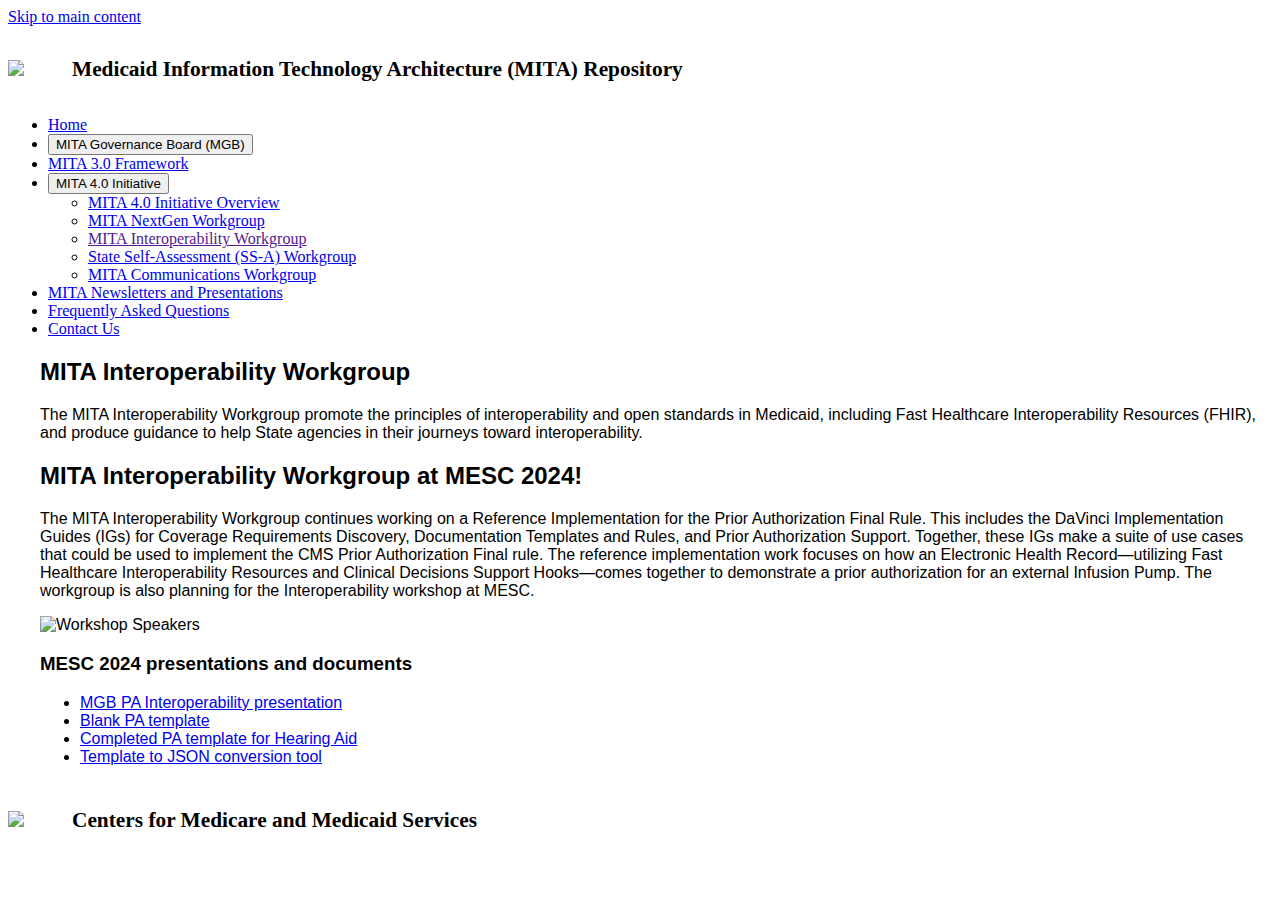
==== workgroups/Interoperability_Workgroup.html @ 145ba22e "Add files via upload" ====
<!DOCTYPE html>
<html lang="en-US">
  <head>
    <meta charset="UTF-8">
    <meta http-equiv="X-UA-Compatible" content="IE=edge">
    <meta name="viewport" content="width=device-width, initial-scale=1">
    <link rel="stylesheet" href="../assets/css/index.css">
    <link rel="stylesheet" href="../main.css">
    <link rel="stylesheet" href="../assets/css/style.css">
	<link rel="icon" type="image/png" sizes="32x32" href="../assets/images/favicon-32x32.png">
    <link rel="icon" type="image/png" sizes="16x16" href="../assets/images/favicon-16x16.png">
    <!--[if lt IE 9]>
    <script src="https://cdnjs.cloudflare.com/ajax/libs/html5shiv/3.7.3/html5shiv.min.js"></script>
    <![endif]-->
    <title>MITA Repository-MITA Interoperability Workgroup</title>
  </head>
 
  <body>
    <a class="ds-c-skip-nav" href="#content">Skip to main content</a>
    <header 
  class="
    ds-base--inverse
    ds-u-padding--3
    ds-u-display--flex
	ds-u-margin-bottom--0
	ds-u-justify-content--between
    ds-u-align-items--center
    "
>	
  <h1 class="ds-h2 ds-u-margin-bottom--0" >
    <a href="https://www.medicaid.gov/medicaid/data-systems/medicaid-information-technology-architecture/index.html" target="_blank"><img src="../assets/images/cms-logo-white.png" width="200px"></a>
    <span style="font-size:16pt;font-weight:bold;padding-left:30pt">Medicaid Information Technology Architecture (MITA) Repository</span>
  </h1>
</header>


    <main class="ds-base ds-l-container">
      <div class="ds-l-row">
        <aside class="ds-u-margin-bottom--4 ds-u-md-margin-bottom--0 ds-l-md-col--4 ds-l-lg-col--3">
          <ul class="ds-c-vertical-nav">
            
<li class="ds-c-vertical-nav__item">
    <a class="ds-c-vertical-nav__label" 
      href="../index.html">
      Home
    </a>
</li>

<li class="ds-c-vertical-nav__item">
  <button
    class="
      ds-c-vertical-nav__label    
      ds-c-vertical-nav__label--parent
    "
	
    title=""
    aria-controls="collapsible_for_2"
    aria-expanded="false"
  >
    MITA Governance Board (MGB)
  </button>
  <ul class="ds-c-vertical-nav__subnav" id="collapsible_for_2" style="display:none;">  
  
    <li class="ds-c-vertical-nav__item">
      <a class="ds-c-vertical-nav__label" 
      href="../MITA_Governance_Board_Overview.html">
      MGB Overview
    </a>
    </li>
	
	<li class="ds-c-vertical-nav__item">
     <a class="ds-c-vertical-nav__label " 
      href="../Boardmembers.html">
     MGB Board Members
    </a>
    </li>
    
    
    <li class="ds-c-vertical-nav__item">
     <a class="ds-c-vertical-nav__label " 
      href="https://www.medicaid.gov/medicaid/data-systems/medicaid-information-technology-architecture/medicaid-information-technology-architecture-governance-board-overview/index.html" target="_blank">
     CMS MGB Site
    </a>
    </li>
  
  </ul>
</li>

    <li class="ds-c-vertical-nav__item">
      <a class="ds-c-vertical-nav__label " 
        href="https://www.medicaid.gov/medicaid/data-systems/medicaid-information-technology-architecture/medicaid-information-technology-architecture-framework/index.html" target="_blank">
         MITA 3.0 Framework
      </a>
    </li>
	
	
<li class="ds-c-vertical-nav__item">
  <button
    class="
      ds-c-vertical-nav__label    
      ds-c-vertical-nav__label--parent
    "
    title=""
    aria-controls="collapsible_for_4"
    aria-expanded="true"
  >
    MITA 4.0 Initiative
  </button>
  <ul class="ds-c-vertical-nav__subnav" id="collapsible_for_4" > 
  
  <li class="ds-c-vertical-nav__item">
      <a class="ds-c-vertical-nav__label " 
        href="../MITA_4.0_Initiative_Overview.html">
        MITA 4.0 Initiative Overview
      </a>
    </li>
	
  <li class="ds-c-vertical-nav__item">
      <a class="ds-c-vertical-nav__label" 
        href="Next_Gen_Workgroup.html">
        MITA NextGen Workgroup
      </a>
    </li>
      
    <li class="ds-c-vertical-nav__item">
      <a class="ds-c-vertical-nav__label ds-c-vertical-nav__label--current" 
        href="">
        MITA Interoperability Workgroup
      </a>
    </li>
        
    <li class="ds-c-vertical-nav__item">
      <a class="ds-c-vertical-nav__label " 
        href="State_Self-Assessment_Workgroup.html">
        State Self-Assessment (SS-A) Workgroup
      </a>
    </li>
	
	
	 <li class="ds-c-vertical-nav__item">
      <a class="ds-c-vertical-nav__label " 
        href="Communications_Workgroup.html">
        MITA Communications Workgroup
      </a>
    </li>
  </ul>
</li>
 
<li class="ds-c-vertical-nav__item">
  
    <a class="ds-c-vertical-nav__label " 
      href="../Newsletters_Presentations.html">
      MITA Newsletters and Presentations
    </a> 
</li>


<li class="ds-c-vertical-nav__item">
  
    <a class="ds-c-vertical-nav__label " 
      href="../faqs.html">
      Frequently Asked Questions
    </a>
  
</li>

<li class="ds-c-vertical-nav__item">
  
    <a class="ds-c-vertical-nav__label " 
      href="../Contact_Us.html">Contact Us
    </a>
  
</li>


<script
  id="toc-script"
  type="text/javascript"
  src="../assets/js/toc-expand-collapse.js"
  data-path="MITA/"
></script>

          </ul>
         
        </aside>
        <article style="font-family:Arial, Helvetica, sans-serif; font-size:12pt" id="content" class="ds-l-md-col--8 ds-l-lg-col--9">
          <h2 class="ds-h2">MITA Interoperability Workgroup</h2>
		  <p>The MITA Interoperability Workgroup promote the principles of interoperability and open standards in Medicaid, including Fast Healthcare Interoperability Resources (FHIR), and produce guidance to help State agencies in their journeys toward interoperability.</p>
	
			
			<h2 class="ds-h2">MITA Interoperability Workgroup at MESC 2024!</h2>
            <p>The MITA Interoperability Workgroup continues working on a Reference Implementation for
the Prior Authorization Final Rule. This includes the DaVinci Implementation Guides (IGs) for
Coverage Requirements Discovery, Documentation Templates and Rules, and Prior Authorization
Support. Together, these IGs make a suite of use cases that could be used to implement the CMS
Prior Authorization Final rule. The reference implementation work focuses on how an Electronic
Health Record—utilizing Fast Healthcare Interoperability Resources and Clinical Decisions Support
Hooks—comes together to demonstrate a prior authorization for an external Infusion Pump. The
workgroup is also planning for the Interoperability workshop at MESC.</p>
			<img src="../assets/images/MESC2024_Workshop_Speaker.png" width="600px" alt="Workshop Speakers" />
			<h3>MESC 2024 presentations and documents</h3>
			<ul>
			<li><a href="../presentations/MGB%20PA%20Interoperability%20MESC%20v0.5.pdf" target="_blank">MGB PA Interoperability presentation</a></li>
			<li><a href="../PriorAuthorizationSpecs/PriorAuthorizationDeterminationTemplate.pdf" target="_blank">Blank PA template</a></li>
			<li><a href="../PriorAuthorizationSpecs/PriorAuthorizationDeterminationHearingAids.pdf" target="_blank">Completed PA template for Hearing Aid</a></li>
			<li><a href="https://smahoney10.github.io/PAwebform/" target="_blank">Template to JSON conversion tool</a></li>
			</ul>
			


        </article>
      </div>
    </main>
    <footer class="ds-u-fill--gray-lightest">
  <section class="ds-base--inverse">
    <div class="ds-l-container ds-u-padding-top--1">
      <div class="ds-l-row">
        <div
          class="
			ds-base--inverse
			ds-u-padding--3
			ds-u-display--flex
			ds-u-margin-bottom--0
			"
 >
		  
		  <h1 class="ds-h2 ds-u-margin-bottom--0">
    <a href="https://www.medicaid.gov/medicaid/data-systems/medicaid-information-technology-architecture/index.html" target="_blank"><img src="../assets/images/cms-logo-white.png"width="200px"></a>
   <span style="font-size:16pt;font-weight:bold; padding-left:30pt">Centers for Medicare and Medicaid Services</span>
  </h1>
		 
        </div>
     
      </div>
    </div>
  </section>
</footer>

    <script src="../assets/components/index.js"></script>
    <script type="text/javascript">
      (function makeTablesComplyWithDesignSystem() {
        Array.from(document.querySelectorAll("table")).forEach(function(table) {
          table.setAttribute("class", "ds-c-table ds-text-body--sm")
        });
      })();
    </script>
    <!-- Global site tag (gtag.js) - Google Analytics -->
    <script async src="https://www.googletagmanager.com/gtag/js?id=G-PKN55Q7KS5"></script>
    <script>
      window.dataLayer = window.dataLayer || [];
      function gtag(){dataLayer.push(arguments);}
      gtag('js', new Date());

      gtag('config', 'G-PKN55Q7KS5');
    </script>
  </body>
</html>
---- main.css ----
---
---

body {
  margin: 0;
  padding: 0;
}

main {
  margin: 2rem 0;
}

main.ds-l-container {
  max-width: inherit;
}

.ds-h1 {
  font-size: 48px;
  font-weight: 700;
}

.ds-l-container {
  margin-left: 0;
}

#content {
  padding-left: 2rem;
}
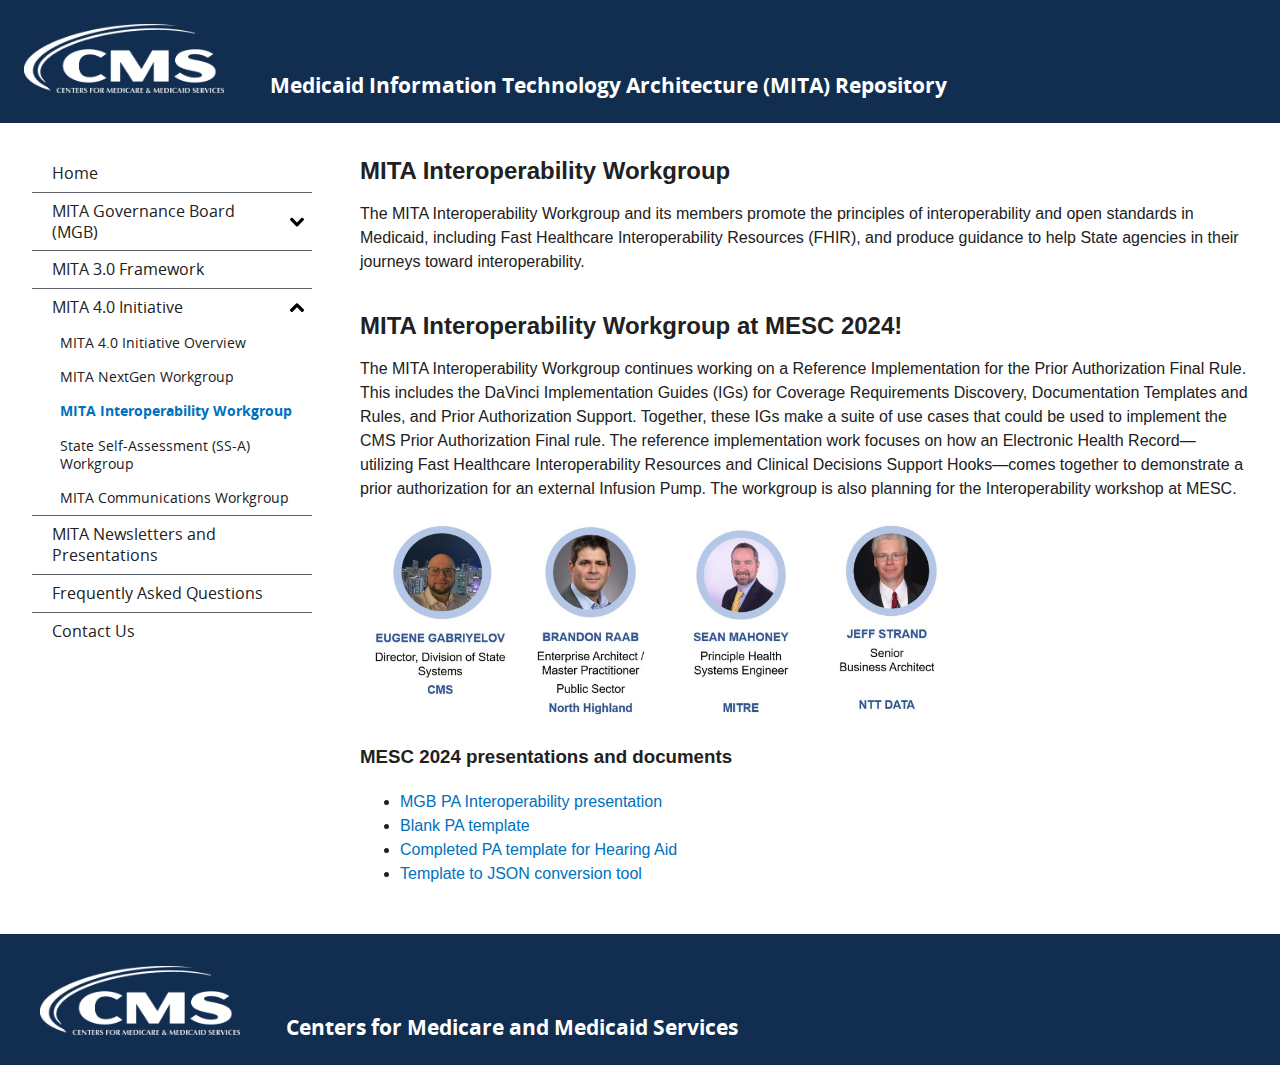
==== commit fa0251fc: "Update Interoperability_Workgroup.html" ====
--- a/workgroups/Interoperability_Workgroup.html
+++ b/workgroups/Interoperability_Workgroup.html
@@ -185,7 +185,7 @@
         </aside>
         <article style="font-family:Arial, Helvetica, sans-serif; font-size:12pt" id="content" class="ds-l-md-col--8 ds-l-lg-col--9">
           <h2 class="ds-h2">MITA Interoperability Workgroup</h2>
-		  <p>The MITA Interoperability Workgroup promote the principles of interoperability and open standards in Medicaid, including Fast Healthcare Interoperability Resources (FHIR), and produce guidance to help State agencies in their journeys toward interoperability.</p>
+		  <p>The MITA Interoperability Workgroup and its members promote the principles of interoperability and open standards in Medicaid, including Fast Healthcare Interoperability Resources (FHIR), and produce guidance to help State agencies in their journeys toward interoperability.</p>
 	
 			
 			<h2 class="ds-h2">MITA Interoperability Workgroup at MESC 2024!</h2>
--- a/assets/css/index.css
+++ b/assets/css/index.css
@@ -0,0 +1 @@
+body{margin:0;padding:0};@font-face{font-family:Bitter;font-style:normal;font-weight:400;src:url(../fonts/Bitter-Regular.eot);src:url(../fonts/Bitter-Regular.eot?#iefix) format("embedded-opentype"),url(../fonts/Bitter-Regular.woff2) format("woff2"),url(../fonts/Bitter-Regular.woff) format("woff"),url(../fonts/Bitter-Regular.ttf) format("truetype")}@font-face{font-family:Bitter;font-style:normal;font-weight:700;src:url(../fonts/Bitter-Bold.eot);src:url(../fonts/Bitter-Bold.eot?#iefix) format("embedded-opentype"),url(../fonts/Bitter-Bold.woff2) format("woff2"),url(../fonts/Bitter-Bold.woff) format("woff"),url(../fonts/Bitter-Bold.ttf) format("truetype")}@font-face{font-family:Bitter;font-style:italic;font-weight:400;src:url(../fonts/Bitter-Italic.eot);src:url(../fonts/Bitter-Italic.eot?#iefix) format("embedded-opentype"),url(../fonts/Bitter-Italic.woff2) format("woff2"),url(../fonts/Bitter-Italic.woff) format("woff"),url(../fonts/Bitter-Italic.ttf) format("truetype")}@font-face{font-family:Open Sans;font-style:normal;font-weight:400;src:url(../fonts/OpenSans-Regular-webfont.eot);src:url(../fonts/OpenSans-Regular-webfont.eot?#iefix) format("embedded-opentype"),url(../fonts/OpenSans-Regular-webfont.woff2) format("woff2"),url(../fonts/OpenSans-Regular-webfont.woff) format("woff"),url(../fonts/OpenSans-Regular-webfont.ttf) format("truetype")}@font-face{font-family:Open Sans;font-style:italic;font-weight:400;src:url(../fonts/OpenSans-Italic-webfont.eot);src:url(../fonts/OpenSans-Italic-webfont.eot?#iefix) format("embedded-opentype"),url(../fonts/OpenSans-Italic-webfont.woff2) format("woff2"),url(../fonts/OpenSans-Italic-webfont.woff) format("woff"),url(../fonts/OpenSans-Italic-webfont.ttf) format("truetype")}@font-face{font-family:Open Sans;font-style:normal;font-weight:600;src:url(../fonts/OpenSans-Semibold-webfont.eot);src:url(../fonts/OpenSans-Semibold-webfont.eot?#iefix) format("embedded-opentype"),url(../fonts/OpenSans-Semibold-webfont.woff2) format("woff2"),url(../fonts/OpenSans-Semibold-webfont.woff) format("woff"),url(../fonts/OpenSans-Semibold-webfont.ttf) format("truetype")}@font-face{font-family:Open Sans;font-style:normal;font-weight:700;src:url(../fonts/OpenSans-Bold-webfont.eot);src:url(../fonts/OpenSans-Bold-webfont.eot?#iefix) format("embedded-opentype"),url(../fonts/OpenSans-Bold-webfont.woff2) format("woff2"),url(../fonts/OpenSans-Bold-webfont.woff) format("woff"),url(../fonts/OpenSans-Bold-webfont.ttf) format("truetype")}.ds-base,.ds-base--inverse{font-family:Open Sans,Helvetica,sans-serif;font-size:16px;line-height:1.5}.ds-base{color:#212121}.ds-base--inverse{background-color:#112e51;color:#fff}.icon-text{text-transform:capitalize}.icon-container{height:auto;overflow:auto;padding-bottom:48px;padding-right:16px;width:32px}.icon-container.information{background-image:url(../images/information.svg);background-repeat:no-repeat;background-size:32px}.icon-container.success{background-image:url(../images/success.svg);background-repeat:no-repeat;background-size:24px;margin-left:4px;margin-right:-4px}.icon-container.success-fill{background-image:url(../images/success-fill.svg);background-repeat:no-repeat;background-size:32px}.icon-container.warning{background-image:url(../images/warning.svg)}.icon-container.error,.icon-container.warning{background-repeat:no-repeat;background-size:32px}.icon-container.error{background-image:url(../images/error.svg)}.icon-container.close{background-image:url(../images/close.svg)}.icon-container.arrow-up,.icon-container.close{background-repeat:no-repeat;background-size:16px;margin-top:5px}.icon-container.arrow-up{background-image:url(../images/arrow-up.svg)}.icon-container.arrow-down{background-image:url(../images/arrow-down.svg);background-repeat:no-repeat;background-size:16px;margin-top:5px}.icon-container.star-filled{background-image:url(../images/star-filled.svg);background-repeat:no-repeat;background-size:24px}.icon-container.star{background-image:url(../images/star.svg);background-repeat:no-repeat;background-size:24px}.icon-container.information-new-hover{background-image:url(../images/information-new-hover.svg);background-repeat:no-repeat;background-size:24px}.icon-container.information-new{background-image:url(../images/information-new.svg);background-repeat:no-repeat;background-size:16px;margin-left:4px;margin-right:-4px;margin-top:5px}.icon-container.PDF{background-image:url(../images/pdf.svg);margin-top:2px}.icon-container.image,.icon-container.PDF{background-repeat:no-repeat;background-size:16px;margin-left:5px;margin-right:-5px}.icon-container.image{background-image:url(../images/image.svg);margin-top:5px}.icon-container.download{background-image:url(../images/download.svg)}.icon-container.download,.icon-container.next{background-repeat:no-repeat;background-size:16px;margin-left:5px;margin-right:-5px}.icon-container.next{background-image:url(../images/next.svg);margin-top:5px}.ds-display,.ds-h1,.ds-h2,.ds-h3,.ds-h4,.ds-h5,.ds-h6,.ds-text-heading--2xl,.ds-text-heading--3xl,.ds-text-heading--4xl,.ds-text-heading--5xl,.ds-text-heading--lg,.ds-text-heading--md,.ds-text-heading--sm,.ds-text-heading--xl,.ds-title{line-height:1.3;margin:0}.ds-display,.ds-h1,.ds-h2,.ds-h3,.ds-h4,.ds-text-heading--2xl,.ds-text-heading--3xl,.ds-text-heading--4xl,.ds-text-heading--lg,.ds-text-heading--xl{font-weight:700}.ds-h1,.ds-h2,.ds-h3,.ds-h4,.ds-h5,.ds-h6,.ds-text-heading--2xl,.ds-text-heading--3xl,.ds-text-heading--lg,.ds-text-heading--md,.ds-text-heading--sm,.ds-text-heading--xl{margin-bottom:.5em;margin-top:1.5em}.ds-h1:first-child,.ds-h2:first-child,.ds-h3:first-child,.ds-h4:first-child,.ds-h5:first-child,.ds-h6:first-child,.ds-text-heading--2xl:first-child,.ds-text-heading--3xl:first-child,.ds-text-heading--lg:first-child,.ds-text-heading--md:first-child,.ds-text-heading--sm:first-child,.ds-text-heading--xl:first-child{margin-top:0}.ds-h1:last-child,.ds-h2:last-child,.ds-h3:last-child,.ds-h4:last-child,.ds-h5:last-child,.ds-h6:last-child,.ds-text-heading--2xl:last-child,.ds-text-heading--3xl:last-child,.ds-text-heading--lg:last-child,.ds-text-heading--md:last-child,.ds-text-heading--sm:last-child,.ds-text-heading--xl:last-child{margin-bottom:0}.ds-display,.ds-text-heading--5xl{font-size:36px}@media (min-width:544px){.ds-display,.ds-text-heading--5xl{font-size:48px}}@media (min-width:768px){.ds-display,.ds-text-heading--5xl{font-size:60px}}.ds-text-heading--4xl,.ds-title{font-size:36px;font-weight:400}@media (min-width:768px){.ds-text-heading--4xl,.ds-title{font-size:48px}}.ds-h1,.ds-text-heading--3xl{font-size:30px;font-weight:400}@media (min-width:768px){.ds-h1,.ds-text-heading--3xl{font-size:36px}}.ds-h2,.ds-text-heading--2xl{font-size:24px}.ds-h3,.ds-text-heading--xl{font-size:21px}.ds-h4,.ds-text-heading--lg{font-size:18px}.ds-h5,.ds-text-heading--md{font-size:16px;font-weight:700}.ds-h6,.ds-text-heading--sm{color:#5b616b;font-size:14px;font-weight:400}.ds-base--inverse .ds-h6,.ds-base--inverse .ds-text-heading--sm{color:#bac5cf}.ds-text,.ds-text--lead,.ds-text-body--lg,.ds-text-body--md{line-height:1.5;margin-bottom:1em;margin-top:1em}.ds-text--lead:first-child,.ds-text-body--lg:first-child,.ds-text-body--md:first-child,.ds-text:first-child{margin-top:0}.ds-text--lead:last-child,.ds-text-body--lg:last-child,.ds-text-body--md:last-child,.ds-text:last-child{margin-bottom:0}.ds-text--lead,.ds-text-body--lg{font-size:18px}.ds-text,.ds-text-body--md{font-size:16px}.ds-text-body--sm{font-size:14px}.ds-c-accordion{color:#212121;line-height:1.5;padding:0;width:100%}.ds-c-accordion,.ds-c-accordion__heading{font-size:16px;margin:0}.ds-c-accordion__heading:not(:first-child){margin-top:8px}.ds-c-accordion__button{background-color:#f1f1f1;background-image:url(../images/remove.svg),-webkit-gradient(linear,left top,left bottom,from(transparent),to(transparent));background-image:url(../images/remove.svg),linear-gradient(transparent,transparent);background-position:right 1.25rem center;background-repeat:no-repeat;background-size:1.5rem;border:0;border-radius:0;-webkit-box-shadow:none;box-shadow:none;color:#212121;cursor:pointer;display:inline-block;font-family:Open Sans,Helvetica,sans-serif;font-size:16px;font-weight:700;margin:0;padding:16px 48px 16px 24px;text-align:left;text-decoration:none;width:100%}.ds-c-accordion__button:hover{background-color:#d6d7d9}.ds-c-accordion__button:focus{-webkit-box-shadow:0 0 0 3px #fff,0 0 4px 6px #1368bd;box-shadow:0 0 0 3px #fff,0 0 4px 6px #1368bd;outline:3px solid transparent;outline-offset:3px}.ds-c-accordion__button[aria-expanded=false]{background-image:url(../images/add.svg),-webkit-gradient(linear,left top,left bottom,from(transparent),to(transparent));background-image:url(../images/add.svg),linear-gradient(transparent,transparent);background-repeat:no-repeat}.ds-c-accordion__content{background-color:#fff;font-size:16px;line-height:1.5;margin-top:0;max-height:16rem;overflow:auto;overflow-y:auto;padding:16px 24px 8px 32px}.ds-c-accordion__content :first-child{margin-top:0}.ds-c-accordion__content :last-child{margin-bottom:0}.ds-c-accordion--bordered .ds-c-accordion__content{border:4px solid #f1f1f1;border-top:0;padding:16px}.ds-c-alert .ds-c-link,.ds-c-alert .ds-c-usa-banner__button,.ds-c-alert a{color:#205493;cursor:pointer;text-decoration:underline}.ds-c-alert .ds-c-link:visited,.ds-c-alert .ds-c-usa-banner__button:visited,.ds-c-alert a:visited{color:#4c2c92}.ds-c-alert .ds-c-link:hover,.ds-c-alert .ds-c-usa-banner__button:hover,.ds-c-alert a:hover{color:#112e51}.ds-c-alert .ds-c-link:focus,.ds-c-alert .ds-c-link:focus:visited,.ds-c-alert .ds-c-usa-banner__button:focus,.ds-c-alert .ds-c-usa-banner__button:focus:visited,.ds-c-alert a:focus,.ds-c-alert a:focus:visited{-webkit-box-shadow:0 0 0 3px #fff,0 0 4px 6px #1368bd;box-shadow:0 0 0 3px #fff,0 0 4px 6px #1368bd;outline:3px solid transparent;outline-offset:3px}.ds-c-alert .ds-c-link:active,.ds-c-alert .ds-c-usa-banner__button:active,.ds-c-alert a:active{color:#112e51;outline:0 none}.ds-c-alert{background-color:#e1f3f8;background-image:url(../images/information.svg);background-position:16px 16px;background-repeat:no-repeat;background-size:40px;border-left:8px solid #02bfe7;-webkit-box-sizing:border-box;box-sizing:border-box;color:#212121;min-height:56px;padding:16px;position:relative}.ds-c-alert.ds-c-alert--hide-icon{background-image:none}.ds-c-alert ul:last-child{margin-bottom:0}.ds-c-alert ul:first-child{margin-top:0}.ds-c-alert__body{padding-left:48px}.ds-c-alert--hide-icon .ds-c-alert__body{padding-left:0}.ds-c-alert__heading{font-size:18px;font-weight:700;margin-bottom:4px;margin-top:0}.ds-c-alert__text{margin-bottom:0;margin-top:0}.ds-c-alert--error{background-color:#f9dede;background-image:url(../images/error.svg);border-color:#e31c3d}.ds-c-alert--warn{background-color:#fff1d2;background-image:url(../images/warning.svg);border-color:#fdb81e}.ds-c-alert--success{background-color:#e7f4e4;background-image:url(../images/success-fill.svg);border-color:#2e8540}.ds-c-autocomplete{max-width:460px;position:relative}.ds-c-autocomplete .ds-u-clearfix:before{content:none;display:block}.ds-c-autocomplete .ds-u-clearfix:after{clear:none;content:none;display:block}.ds-c-autocomplete input:focus{position:relative;z-index:100}.ds-c-autocomplete__list{background-color:#fff;-webkit-box-sizing:border-box;box-sizing:border-box;max-height:320px;overflow-y:auto;position:absolute;width:100%;z-index:1000}.ds-c-autocomplete__list-item{color:#0071bc;padding:8px}.ds-c-autocomplete__list-item--active{background-color:#046b99;color:#fff}.ds-c-autocomplete__list-item--message{color:#5b616b;padding:8px}.ds-c-autocomplete__error-message{float:left}.ds-c-autocomplete__error-message--clear-btn{width:calc(100% - 110px)}.ds-c-badge{background-color:#5b616b;border-radius:9999px;color:#fff;display:inline-block;font-size:14px;line-height:1.3;margin-right:4px;padding:4px 8px}.ds-c-badge:only-of-type{margin-right:0}.ds-c-badge--info{background-color:#0071bc}.ds-c-badge--success{background-color:#2e8540}.ds-c-badge--warn{background-color:#fdb81e;color:#212121}.ds-c-badge--alert{background-color:#e31c3d}.ds-c-button--danger{--deprecated:"WARNING: Use .ds-c-button or .ds-c-button--primary instead"}.ds-c-button,.ds-c-button:visited{-webkit-appearance:none;-moz-appearance:none;appearance:none;background-color:#fff;border:1px solid #0071bc;border-radius:3px;color:#0071bc;cursor:pointer;display:inline-block;font-family:Open Sans,Helvetica,sans-serif;font-size:16px;font-weight:700;line-height:1.3;padding:8px 24px;text-align:center;text-decoration:none}.ds-c-button.ds-c-button--hover,.ds-c-button:hover,.ds-c-button:visited.ds-c-button--hover,.ds-c-button:visited:hover{border-color:#205493;color:#205493}.ds-c-button.ds-c-button--focus,.ds-c-button:focus,.ds-c-button:visited.ds-c-button--focus,.ds-c-button:visited:focus{-webkit-box-shadow:0 0 0 3px #fff,0 0 4px 6px #1368bd;box-shadow:0 0 0 3px #fff,0 0 4px 6px #1368bd;outline:3px solid transparent;outline-offset:3px}.ds-c-button::-moz-focus-inner,.ds-c-button:visited::-moz-focus-inner{border:0}.ds-c-button.ds-c-button--active,.ds-c-button:active,.ds-c-button:visited.ds-c-button--active,.ds-c-button:visited:active{border-color:#112e51;color:#112e51}.ds-c-button.ds-c-button--active:focus,.ds-c-button:active:focus,.ds-c-button:visited.ds-c-button--active:focus,.ds-c-button:visited:active:focus{background-color:#fff;-webkit-box-shadow:none;box-shadow:none}.ds-c-button.ds-c-button--disabled,.ds-c-button:disabled,.ds-c-button:visited.ds-c-button--disabled,.ds-c-button:visited:disabled{background-color:#fff;border-color:#d6d7d9;color:#d6d7d9;pointer-events:none}.ds-c-button>svg{fill:currentColor;height:1em;margin-bottom:-.1em;margin-top:-.1em;position:relative;top:-.1em;vertical-align:middle;width:1em}.ds-c-button--big{font-size:21px;padding-bottom:16px;padding-top:16px}.ds-c-button--small{font-size:14px;font-weight:400;padding:4px 8px}.ds-c-button--transparent,.ds-c-button--transparent-inverse,.ds-c-button--transparent-inverse:visited,.ds-c-button--transparent:visited{border-color:transparent;text-decoration:underline}.ds-c-button--transparent-inverse.ds-c-button--active,.ds-c-button--transparent-inverse.ds-c-button--focus,.ds-c-button--transparent-inverse.ds-c-button--hover,.ds-c-button--transparent-inverse:active,.ds-c-button--transparent-inverse:focus,.ds-c-button--transparent-inverse:hover,.ds-c-button--transparent-inverse:visited.ds-c-button--active,.ds-c-button--transparent-inverse:visited.ds-c-button--focus,.ds-c-button--transparent-inverse:visited.ds-c-button--hover,.ds-c-button--transparent-inverse:visited:active,.ds-c-button--transparent-inverse:visited:focus,.ds-c-button--transparent-inverse:visited:hover,.ds-c-button--transparent.ds-c-button--active,.ds-c-button--transparent.ds-c-button--focus,.ds-c-button--transparent.ds-c-button--hover,.ds-c-button--transparent:active,.ds-c-button--transparent:focus,.ds-c-button--transparent:hover,.ds-c-button--transparent:visited.ds-c-button--active,.ds-c-button--transparent:visited.ds-c-button--focus,.ds-c-button--transparent:visited.ds-c-button--hover,.ds-c-button--transparent:visited:active,.ds-c-button--transparent:visited:focus,.ds-c-button--transparent:visited:hover{border-color:transparent}.ds-c-button--transparent-inverse.ds-c-button--active:focus,.ds-c-button--transparent-inverse:active:focus,.ds-c-button--transparent-inverse:visited.ds-c-button--active:focus,.ds-c-button--transparent-inverse:visited:active:focus,.ds-c-button--transparent.ds-c-button--active:focus,.ds-c-button--transparent:active:focus,.ds-c-button--transparent:visited.ds-c-button--active:focus,.ds-c-button--transparent:visited:active:focus{color:#112e51;text-decoration:underline}.ds-c-button--transparent-inverse.ds-c-button--disabled,.ds-c-button--transparent-inverse:disabled,.ds-c-button--transparent-inverse:visited.ds-c-button--disabled,.ds-c-button--transparent-inverse:visited:disabled,.ds-c-button--transparent.ds-c-button--disabled,.ds-c-button--transparent:disabled,.ds-c-button--transparent:visited.ds-c-button--disabled,.ds-c-button--transparent:visited:disabled{background-color:#d6d7d9;border-color:transparent;color:#323a45;text-decoration:none}.ds-c-button--disabled-inverse,.ds-c-button--disabled-inverse:visited,.ds-c-button--inverse,.ds-c-button--inverse:visited,.ds-c-button--transparent-inverse,.ds-c-button--transparent-inverse:visited{background-color:#112e51;border-color:#fff;color:#fff}.ds-c-button--disabled-inverse:hover,.ds-c-button--disabled-inverse:visited.ds-c-button--hover,.ds-c-button--disabled-inverse:visited:hover,.ds-c-button--hover.ds-c-button--disabled-inverse,.ds-c-button--hover.ds-c-button--transparent-inverse,.ds-c-button--inverse.ds-c-button--hover,.ds-c-button--inverse:hover,.ds-c-button--inverse:visited.ds-c-button--hover,.ds-c-button--inverse:visited:hover,.ds-c-button--transparent-inverse:hover,.ds-c-button--transparent-inverse:visited.ds-c-button--hover,.ds-c-button--transparent-inverse:visited:hover{border-color:hsla(0,0%,100%,.8);color:hsla(0,0%,100%,.8)}.ds-c-button--disabled-inverse:focus,.ds-c-button--disabled-inverse:visited.ds-c-button--focus,.ds-c-button--disabled-inverse:visited:focus,.ds-c-button--focus.ds-c-button--disabled-inverse,.ds-c-button--focus.ds-c-button--transparent-inverse,.ds-c-button--inverse.ds-c-button--focus,.ds-c-button--inverse:focus,.ds-c-button--inverse:visited.ds-c-button--focus,.ds-c-button--inverse:visited:focus,.ds-c-button--transparent-inverse:focus,.ds-c-button--transparent-inverse:visited.ds-c-button--focus,.ds-c-button--transparent-inverse:visited:focus{-webkit-box-shadow:0 0 0 3px #fff,0 0 4px 6px #1368bd;box-shadow:0 0 0 3px #fff,0 0 4px 6px #1368bd;outline:3px solid transparent;outline-offset:3px}.ds-c-button--active.ds-c-button--disabled-inverse,.ds-c-button--active.ds-c-button--transparent-inverse,.ds-c-button--disabled-inverse:active,.ds-c-button--disabled-inverse:visited.ds-c-button--active,.ds-c-button--disabled-inverse:visited:active,.ds-c-button--inverse.ds-c-button--active,.ds-c-button--inverse:active,.ds-c-button--inverse:visited.ds-c-button--active,.ds-c-button--inverse:visited:active,.ds-c-button--transparent-inverse:active,.ds-c-button--transparent-inverse:visited.ds-c-button--active,.ds-c-button--transparent-inverse:visited:active{border-color:hsla(0,0%,100%,.6);color:hsla(0,0%,100%,.6)}.ds-c-button--active.ds-c-button--disabled-inverse:focus,.ds-c-button--active.ds-c-button--transparent-inverse:focus,.ds-c-button--disabled-inverse:active:focus,.ds-c-button--disabled-inverse:visited.ds-c-button--active:focus,.ds-c-button--disabled-inverse:visited:active:focus,.ds-c-button--inverse.ds-c-button--active:focus,.ds-c-button--inverse:active:focus,.ds-c-button--inverse:visited.ds-c-button--active:focus,.ds-c-button--inverse:visited:active:focus,.ds-c-button--transparent-inverse:active:focus,.ds-c-button--transparent-inverse:visited.ds-c-button--active:focus,.ds-c-button--transparent-inverse:visited:active:focus{background-color:#112e51;color:hsla(0,0%,100%,.6)}.ds-c-button--inverse.ds-c-button--transparent,.ds-c-button--inverse.ds-c-button--transparent:visited,.ds-c-button--transparent-inverse,.ds-c-button--transparent-inverse:visited,.ds-c-button--transparent.ds-c-button--disabled-inverse,.ds-c-button--transparent.ds-c-button--transparent-inverse{border-color:transparent;background-color:transparent}.ds-c-button--focus.ds-c-button--inverse.ds-c-button--transparent,.ds-c-button--focus.ds-c-button--transparent-inverse,.ds-c-button--focus.ds-c-button--transparent.ds-c-button--disabled-inverse,.ds-c-button--inverse.ds-c-button--transparent:focus,.ds-c-button--transparent-inverse:focus,.ds-c-button--transparent.ds-c-button--disabled-inverse:focus{-webkit-box-shadow:0 0 0 3px #fff,0 0 4px 6px #1368bd;box-shadow:0 0 0 3px #fff,0 0 4px 6px #bd13b8;outline:3px solid transparent;outline-offset:3px}.ds-c-button--inverse.ds-c-button--transparent:disabled,.ds-c-button--inverse.ds-c-button--transparent:visited:disabled,.ds-c-button--transparent.ds-c-button--disabled-inverse:disabled,.ds-c-button--transparent.ds-c-button--disabled-inverse:visited:disabled,.ds-c-button--transparent.ds-c-button--transparent-inverse:disabled,.ds-c-button--transparent.ds-c-button--transparent-inverse:visited:disabled{background-color:#d6d7d9;border-color:transparent;color:#323a45}.ds-c-button--disabled-inverse,.ds-c-button--disabled-inverse:disabled,.ds-c-button--disabled-inverse:visited,.ds-c-button--disabled.ds-c-button--disabled-inverse,.ds-c-button--disabled.ds-c-button--transparent-inverse,.ds-c-button--inverse.ds-c-button--disabled,.ds-c-button--inverse:disabled,.ds-c-button--transparent-inverse:disabled{background-color:#112e51;border-color:#d6d7d9;color:#d6d7d9;pointer-events:none}.ds-c-button--primary,.ds-c-button--primary:visited{background-color:#0071bc;border-color:transparent;color:#fff}.ds-c-button--primary.ds-c-button--active,.ds-c-button--primary.ds-c-button--focus,.ds-c-button--primary.ds-c-button--hover,.ds-c-button--primary:active,.ds-c-button--primary:focus,.ds-c-button--primary:hover,.ds-c-button--primary:visited.ds-c-button--active,.ds-c-button--primary:visited.ds-c-button--focus,.ds-c-button--primary:visited.ds-c-button--hover,.ds-c-button--primary:visited:active,.ds-c-button--primary:visited:focus,.ds-c-button--primary:visited:hover{border-color:transparent;color:#fff}.ds-c-button--primary.ds-c-button--hover,.ds-c-button--primary:hover,.ds-c-button--primary:visited.ds-c-button--hover,.ds-c-button--primary:visited:hover{background-color:#205493}.ds-c-button--primary.ds-c-button--focus,.ds-c-button--primary:focus,.ds-c-button--primary:visited.ds-c-button--focus,.ds-c-button--primary:visited:focus{-webkit-box-shadow:0 0 0 3px #fff,0 0 4px 6px #1368bd;box-shadow:0 0 0 3px #fff,0 0 4px 6px #1368bd;outline:3px solid transparent;outline-offset:3px}.ds-c-button--primary.ds-c-button--active,.ds-c-button--primary:active,.ds-c-button--primary:visited.ds-c-button--active,.ds-c-button--primary:visited:active{background-color:#112e51}.ds-c-button--primary.ds-c-button--active:focus,.ds-c-button--primary:active:focus,.ds-c-button--primary:visited.ds-c-button--active:focus,.ds-c-button--primary:visited:active:focus{background-color:#112e51;-webkit-box-shadow:none;box-shadow:none;color:#fff}.ds-c-button--primary.ds-c-button--disabled,.ds-c-button--primary:disabled,.ds-c-button--primary:visited.ds-c-button--disabled,.ds-c-button--primary:visited:disabled{background-color:#d6d7d9;border-color:transparent;color:#323a45;pointer-events:none}.ds-c-button--success,.ds-c-button--success:visited{background-color:#2e8540;border-color:transparent;color:#fff}.ds-c-button--success.ds-c-button--active,.ds-c-button--success.ds-c-button--focus,.ds-c-button--success.ds-c-button--hover,.ds-c-button--success:active,.ds-c-button--success:focus,.ds-c-button--success:hover,.ds-c-button--success:visited.ds-c-button--active,.ds-c-button--success:visited.ds-c-button--focus,.ds-c-button--success:visited.ds-c-button--hover,.ds-c-button--success:visited:active,.ds-c-button--success:visited:focus,.ds-c-button--success:visited:hover{border-color:transparent;color:#fff}.ds-c-button--success.ds-c-button--hover,.ds-c-button--success:hover,.ds-c-button--success:visited.ds-c-button--hover,.ds-c-button--success:visited:hover{background-color:#2a7a3b}.ds-c-button--success.ds-c-button--focus,.ds-c-button--success:focus,.ds-c-button--success:visited.ds-c-button--focus,.ds-c-button--success:visited:focus{-webkit-box-shadow:0 0 0 3px #fff,0 0 4px 6px #1368bd;box-shadow:0 0 0 3px #fff,0 0 4px 6px #1368bd;outline:3px solid transparent;outline-offset:3px}.ds-c-button--success.ds-c-button--active,.ds-c-button--success:active,.ds-c-button--success:visited.ds-c-button--active,.ds-c-button--success:visited:active{background-color:#266e35}.ds-c-button--success.ds-c-button--active:focus,.ds-c-button--success:active:focus,.ds-c-button--success:visited.ds-c-button--active:focus,.ds-c-button--success:visited:active:focus{background-color:#266e35;-webkit-box-shadow:none;box-shadow:none;color:#fff}.ds-c-button--success.ds-c-button--disabled,.ds-c-button--success:disabled,.ds-c-button--success:visited.ds-c-button--disabled,.ds-c-button--success:visited:disabled{background-color:#d6d7d9;border-color:transparent;color:#323a45;pointer-events:none}.ds-c-button--danger,.ds-c-button--danger:visited{background-color:#e31c3d;border-color:transparent;color:#fff}.ds-c-button--danger.ds-c-button--active,.ds-c-button--danger.ds-c-button--focus,.ds-c-button--danger.ds-c-button--hover,.ds-c-button--danger:active,.ds-c-button--danger:focus,.ds-c-button--danger:hover,.ds-c-button--danger:visited.ds-c-button--active,.ds-c-button--danger:visited.ds-c-button--focus,.ds-c-button--danger:visited.ds-c-button--hover,.ds-c-button--danger:visited:active,.ds-c-button--danger:visited:focus,.ds-c-button--danger:visited:hover{border-color:transparent;color:#fff}.ds-c-button--danger.ds-c-button--hover,.ds-c-button--danger:hover,.ds-c-button--danger:visited.ds-c-button--hover,.ds-c-button--danger:visited:hover{background-color:#cd2026}.ds-c-button--danger.ds-c-button--focus,.ds-c-button--danger:focus,.ds-c-button--danger:visited.ds-c-button--focus,.ds-c-button--danger:visited:focus{-webkit-box-shadow:0 0 0 3px #fff,0 0 4px 6px #1368bd;box-shadow:0 0 0 3px #fff,0 0 4px 6px #1368bd;outline:3px solid transparent;outline-offset:3px}.ds-c-button--danger.ds-c-button--active,.ds-c-button--danger:active,.ds-c-button--danger:visited.ds-c-button--active,.ds-c-button--danger:visited:active{background-color:#981b1e}.ds-c-button--danger.ds-c-button--active:focus,.ds-c-button--danger:active:focus,.ds-c-button--danger:visited.ds-c-button--active:focus,.ds-c-button--danger:visited:active:focus{background-color:#981b1e;-webkit-box-shadow:none;box-shadow:none;color:#fff}.ds-c-button--danger.ds-c-button--disabled,.ds-c-button--danger:disabled,.ds-c-button--danger:visited.ds-c-button--disabled,.ds-c-button--danger:visited:disabled{background-color:#d6d7d9;border-color:transparent;color:#323a45;pointer-events:none}.ds-c-choice{left:-999em;opacity:0;position:absolute}.ds-c-choice+label{-webkit-box-align:center;-ms-flex-align:center;align-items:center;cursor:pointer;display:-webkit-box;display:-ms-flexbox;display:flex;-ms-flex-wrap:wrap;flex-wrap:wrap;font-weight:400;margin:8px 0;max-width:65ex;min-height:32px;padding-left:40px;position:relative;width:-webkit-fit-content;width:-moz-fit-content;width:fit-content}.ds-c-choice+label:before{background-color:#fff;border:2px solid #212121;border-radius:0;-webkit-box-sizing:border-box;box-sizing:border-box;content:"\a0";height:32px;left:0;position:absolute;top:0;width:32px}.ds-c-choice[type=radio]+label:before{border-radius:100%}.ds-c-choice+label:after{background:transparent;border:solid;border-color:transparent #fff #fff;border-width:0 0 4px 4px;-webkit-box-sizing:content-box;box-sizing:content-box;content:"";height:4px;left:9px;opacity:0;position:absolute;top:11px;-webkit-transform:rotate(-45deg);transform:rotate(-45deg);width:10px}.ds-c-choice:checked+label:before{background-color:#0071bc;border-color:#0071bc}.ds-c-choice:checked+label:after{opacity:1}.ds-c-choice:disabled+label{color:#5b616b;cursor:not-allowed}.ds-c-choice:disabled+label:before{background-color:#d6d7d9;border-color:#aeb0b5}.ds-c-choice:focus+label:before{-webkit-box-shadow:0 0 0 3px #fff,0 0 4px 6px #1368bd;box-shadow:0 0 0 3px #fff,0 0 4px 6px #1368bd;outline:3px solid transparent;outline-offset:3px}.ds-c-choice--inverse+label:before{background-color:transparent;border-color:#fff}.ds-c-choice--inverse:checked+label:before{border-color:#0071bc}.ds-c-choice--inverse:disabled+label{color:#bac5cf}.ds-c-choice--inverse:disabled+label:before{background-color:rgba(186,197,207,.15);border-color:#aeb0b5}.ds-c-choice--inverse:focus+label:before{-webkit-box-shadow:0 0 0 3px #fff,0 0 4px 6px #1368bd;box-shadow:0 0 0 3px #fff,0 0 4px 6px #1368bd;outline:3px solid transparent;outline-offset:3px}.ds-c-choice--small+label{min-height:20px;padding-left:28px}.ds-c-choice--small+label:before{height:20px;top:2px;width:20px}.ds-c-choice--small+label:after{border-width:0 0 3px 3px;height:3px;left:5px;top:8px;width:7px}.ds-c-choice--small:focus+label:before{border-width:2px}.ds-c-choice:checked:focus+label:before{border-color:#205493}.ds-c-choice__checkedChild{border-left:4px solid #0071bc;margin-bottom:16px;margin-left:14px;padding:16px}.ds-c-choice__checkedChild--inverse{border-left-color:#fff}.ds-c-choice__checkedChild--small{margin-left:8px}.ds-c-dialog{background-color:#fff;-webkit-box-shadow:2px 2px 4px rgba(0,0,0,.25);box-shadow:2px 2px 4px rgba(0,0,0,.25);-webkit-box-sizing:border-box;box-sizing:border-box;display:inline-block;font-size:16px;max-width:65ex;padding:32px;text-align:left;vertical-align:middle;width:95%}.ds-c-dialog--narrow{max-width:45ex}.ds-c-dialog--wide{max-width:80ex}.ds-c-dialog--full{max-width:1040px}.ds-c-dialog__header{-webkit-box-align:start;-ms-flex-align:start;align-items:flex-start;display:-webkit-box;display:-ms-flexbox;display:flex;padding-bottom:8px}.ds-c-dialog__actions{margin-top:24px}.ds-c-dialog__close{background-image:url(../images/close--primary.svg);background-position:0;background-repeat:no-repeat;background-size:12px 12px;margin-left:auto;padding:0 0 0 20px}.ds-c-dialog__close:active,.ds-c-dialog__close:hover{background-image:url(../images/close--primary-darker.svg)}.ds-c-dialog__close:focus{background-image:url(../images/close.svg)}.ds-c-dialog-wrap{background-color:rgba(0,0,0,.5);bottom:0;left:0;overflow-x:hidden;overflow-y:auto;padding:48px 0;position:fixed;text-align:center;top:0;width:100%;z-index:1000}select.ds-c-field{-webkit-appearance:none;-moz-appearance:none;appearance:none;background-color:#fff;background-image:url(../images/arrow-both.svg);background-position:right 8px center;background-repeat:no-repeat;background-size:10px;padding-right:28px}select.ds-c-field[multiple]{background-image:none}select.ds-c-field:-moz-focusring{color:transparent;text-shadow:0 0 0 #000}.ds-c-filter-chip__button{background-color:#e1f3f8;border:1px solid #0071bc;border-radius:9999px;color:#212121;cursor:pointer;font-family:Open Sans,Helvetica,sans-serif;font-size:14px;font-weight:400;margin-right:8px;margin-top:8px;min-height:0;padding:4px 34px 4px 8px;position:relative;text-align:left}.ds-c-filter-chip__button--big{min-height:44px;padding:8px 34px 8px 16px}.ds-c-filter-chip__button:active,.ds-c-filter-chip__button:focus,.ds-c-filter-chip__button:hover{background-color:#0071bc;border:1px solid #0071bc;color:#fff}.ds-c-filter-chip__button:focus{-webkit-box-shadow:0 0 0 3px #fff,0 0 4px 6px #1368bd;box-shadow:0 0 0 3px #fff,0 0 4px 6px #bd13b8;outline:3px solid transparent;outline-offset:3px}.ds-c-filter-chip__clear-icon-container{border:1px solid #212121;border-radius:50%;-webkit-box-sizing:border-box;box-sizing:border-box;cursor:pointer;display:inline-block;height:18px;margin-left:8px;padding:0;position:absolute;right:8px;top:50%;-webkit-transform:translateY(-50%);transform:translateY(-50%);vertical-align:middle;width:18px}.ds-c-filter-chip__clear-icon-container.ds-c-filter-chip__clear-icon-alternate-container{border:0}.ds-c-filter-chip__clear-icon-container .ds-c-clear-icon{display:block;fill:#212121;height:10px;left:3px;position:relative;top:3px;width:10px}.ds-c-filter-chip__button:active .ds-c-filter-chip__clear-icon-container,.ds-c-filter-chip__button:focus .ds-c-filter-chip__clear-icon-container,.ds-c-filter-chip__button:hover .ds-c-filter-chip__clear-icon-container{border-color:#fff}.ds-c-filter-chip__button:active .ds-c-filter-chip__clear-icon-container .ds-c-clear-icon,.ds-c-filter-chip__button:focus .ds-c-filter-chip__clear-icon-container .ds-c-clear-icon,.ds-c-filter-chip__button:hover .ds-c-filter-chip__clear-icon-container .ds-c-clear-icon{fill:#fff}.ds-c-label{color:inherit;display:block;font-size:16px;font-weight:700;margin-bottom:0;margin-top:24px;max-width:460px;padding:0}.ds-c-label--inverse{color:#fff}.ds-c-fieldset{border:0;margin:24px 0 0;min-width:0;padding:0}.ds-c-fieldset>.ds-c-label:first-child{margin-top:0}.ds-c-field__hint{color:#5b616b;display:block;font-weight:400}.ds-c-field__hint--inverse{color:#bac5cf}.ds-c-field__error-message{color:#e31c3d;display:block;font-weight:400}.ds-c-field__error-message--inverse{color:#e59393}.ds-c-choice+label .ds-c-field__hint{-ms-flex-preferred-size:100%;flex-basis:100%}@-webkit-keyframes slideInHelpDrawer{0%{opacity:0;-webkit-transform:translate3d(200px,0,0);transform:translate3d(200px,0,0)}to{opacity:1;-webkit-transform:translateZ(0);transform:translateZ(0)}}@keyframes slideInHelpDrawer{0%{opacity:0;-webkit-transform:translate3d(200px,0,0);transform:translate3d(200px,0,0)}to{opacity:1;-webkit-transform:translateZ(0);transform:translateZ(0)}}.ds-c-help-drawer{background:#fff;bottom:0;-webkit-box-shadow:-2px 0 0 #d6d7d9;box-shadow:-2px 0 0 #d6d7d9;display:-webkit-box;display:-ms-flexbox;display:flex;-webkit-box-orient:vertical;-webkit-box-direction:normal;-ms-flex-direction:column;flex-direction:column;position:fixed;right:0;top:0;width:100%;z-index:10}@media (min-width:768px){.ds-c-help-drawer{-webkit-animation:slideInHelpDrawer .3s ease-in-out both;animation:slideInHelpDrawer .3s ease-in-out both;max-width:33%}}@media (min-width:1280px){.ds-c-help-drawer{max-width:65ex}}.ds-c-help-drawer__toggle{display:block;font-weight:400;padding:0}.ds-c-help-drawer__close-button,.ds-c-help-drawer__header{-ms-flex-negative:0;flex-shrink:0}.ds-c-help-drawer__header h3:focus{-webkit-box-shadow:0 0 0 3px #fff,0 0 4px 6px #1368bd;box-shadow:0 0 0 3px #fff,0 0 4px 6px #1368bd;outline:3px solid transparent;outline-offset:3px}.ds-c-help-drawer__body{display:-webkit-box;display:-ms-flexbox;display:flex;-webkit-box-orient:vertical;-webkit-box-direction:normal;-ms-flex-direction:column;flex-direction:column;height:100%;overflow-y:scroll}.ds-c-help-drawer__content{-webkit-box-flex:1;-ms-flex-positive:1;flex-grow:1;-ms-flex-negative:0;flex-shrink:0}.ds-c-help-drawer__content p:first-child{margin-top:0}.ds-c-help-drawer__footer{-ms-flex-negative:0;flex-shrink:0}.ds-c-list{margin-bottom:16px;margin-top:16px;padding-left:32px}.ds-c-list li{line-height:1.5;margin-bottom:8px}.ds-c-list li:last-child{margin-bottom:0}.ds-c-list--bare{list-style:none;margin:0;padding:0}.ds-c-month-picker{margin-bottom:24px;margin-top:24px}.ds-c-month-picker__months{max-width:400px}.ds-c-month-picker__month{width:100px}.ds-c-review{border-bottom:2px solid #d6d7d9;display:-webkit-box;display:-ms-flexbox;display:flex;-webkit-box-pack:justify;-ms-flex-pack:justify;justify-content:space-between;padding-bottom:16px;padding-top:16px}.ds-c-review:last-of-type{border-bottom:0}.ds-c-review__heading{display:inline-block;font-size:16px;font-weight:700;margin-bottom:0;margin-top:0}.ds-c-skip-nav{left:0;padding:8px 16px;position:absolute;top:-96px;z-index:100}.ds-c-skip-nav:focus{background-color:#fff;left:0;top:0}.ds-c-spinner{height:32px;width:32px;-webkit-box-sizing:border-box;box-sizing:border-box;display:inline-block;position:relative}.ds-c-spinner:after,.ds-c-spinner:before{border-width:4px;height:32px;width:32px;border-radius:50%;border-style:solid;-webkit-box-sizing:border-box;box-sizing:border-box;content:"";display:block;left:0;position:absolute;top:0}.ds-c-spinner:before{border-color:inherit;opacity:.2}.ds-c-spinner:after{-webkit-animation:spin .8s linear infinite;animation:spin .8s linear infinite;border-bottom-color:transparent;border-left-color:inherit;border-right-color:transparent;border-top-color:transparent;-webkit-transform:translateZ(0);transform:translateZ(0)}.ds-c-button>.ds-c-spinner{fill:currentColor;margin-bottom:-.1em;margin-top:-.1em;position:relative;top:-.1em;vertical-align:middle;height:1em;width:1em}.ds-c-button>.ds-c-spinner:after,.ds-c-button>.ds-c-spinner:before{border-width:.125em;height:1em;left:0;top:0;width:1em}.ds-c-spinner--filled{background-color:#fff;border-radius:50%;color:#212121;height:48px;width:48px}.ds-c-spinner--filled:after,.ds-c-spinner--filled:before{border-width:4px;height:32px;left:8px;top:8px;width:32px}.ds-c-spinner--small{height:16px;width:16px}.ds-c-spinner--small:after,.ds-c-spinner--small:before{border-width:2px;height:16px;left:0;top:0;width:16px}.ds-c-spinner--small.ds-c-spinner--filled{height:24px;width:24px}.ds-c-spinner--small.ds-c-spinner--filled:after,.ds-c-spinner--small.ds-c-spinner--filled:before{border-width:2px;height:16px;left:4px;top:4px;width:16px}.ds-c-spinner--big{height:40px;width:40px}.ds-c-spinner--big:after,.ds-c-spinner--big:before{border-width:5px;height:40px;left:0;top:0;width:40px}.ds-c-spinner--big.ds-c-spinner--filled{height:56px;width:56px}.ds-c-spinner--big.ds-c-spinner--filled:after,.ds-c-spinner--big.ds-c-spinner--filled:before{border-width:5px;height:40px;left:8px;top:8px;width:40px}@-webkit-keyframes spin{0%{-webkit-transform:rotate(0deg);transform:rotate(0deg)}to{-webkit-transform:rotate(1turn);transform:rotate(1turn)}}@keyframes spin{0%{-webkit-transform:rotate(0deg);transform:rotate(0deg)}to{-webkit-transform:rotate(1turn);transform:rotate(1turn)}}.ds-c-step-list{list-style-type:none;margin:0;padding:0 0 0 42px}.ds-c-step{color:#5b616b;counter-increment:step-counter;margin-bottom:16px;padding-bottom:16px;position:relative}.ds-c-step:before{border:2px solid #5b616b;border-radius:50%;-webkit-box-sizing:border-box;box-sizing:border-box;color:#5b616b;content:counter(step-counter);display:block;font-size:14px;height:24px;left:-34px;line-height:20px;position:absolute;text-align:center;top:7px;width:24px}@media (min-width:768px){.ds-c-step:before{font-size:20px;height:32px;left:-42px;line-height:28px;padding-left:1px;top:3px;width:32px}}.ds-c-step:after{border-bottom:1px solid #d6d7d9;bottom:0;content:"";display:block;height:1px;left:-42px;position:absolute;right:0}@media (min-width:768px){.ds-c-step{display:-webkit-box;display:-ms-flexbox;display:flex;-webkit-box-pack:justify;-ms-flex-pack:justify;justify-content:space-between}}.ds-c-step--completed,.ds-c-step--current{padding-bottom:16px}.ds-c-step--completed:before,.ds-c-step--current:before{border:0;color:#fff;line-height:24px}@media (min-width:768px){.ds-c-step--completed:before,.ds-c-step--current:before{line-height:32px}}.ds-c-step--current .ds-c-step__heading{color:#0071bc}.ds-c-step--current:before{background:#0071bc}.ds-c-step--completed .ds-c-step__heading,.ds-c-step--completed .ds-c-step__substeps{color:#212121}.ds-c-step--completed:before{background:#212121}@media (min-width:768px){.ds-c-step__content{padding-right:16px}}.ds-c-step__heading{font-size:16px;line-height:38px;margin:0}@media (min-width:768px){.ds-c-step__heading{font-size:21px}}.ds-c-step__actions{font-size:14px;margin-left:auto}.ds-c-step__content--with-content+.ds-c-step__actions{margin-top:16px}@media (min-width:768px){.ds-c-step__content--with-content+.ds-c-step__actions{margin-top:0}}.ds-c-step--completed .ds-c-step__actions a{font-weight:400}@media (min-width:768px){.ds-c-step__actions{font-size:16px;text-align:right}}.ds-c-step__completed-text{display:inline-block;line-height:26px;margin-right:16px}.ds-c-step__completed-text:before{background-image:url(../images/checkmark-green.svg);background-repeat:no-repeat;background-size:contain;-webkit-box-sizing:border-box;box-sizing:border-box;content:"";display:inline-block;height:12px;margin-right:8px;width:16px}@media (min-width:768px){.ds-c-step__completed-text{display:block;margin-right:0;padding-top:6px;white-space:nowrap}}.ds-c-step__description{font-size:14px;margin-bottom:8px}.ds-c-step--completed .ds-c-step__description,.ds-c-step--current .ds-c-step__description{margin-top:8px}@media (min-width:768px){.ds-c-step__description{font-size:16px}}.ds-c-step__substeps{list-style-type:none;margin:0;padding-left:40px}.ds-c-substep{display:block;font-size:14px}.ds-c-substep:before{content:"\2022";left:-24px;position:relative}.ds-c-substep__heading{display:inline-block;margin-right:8px}@media (min-width:768px){.ds-c-substep__edit{position:absolute;right:0}}.ds-c-table{border-collapse:collapse;border-spacing:0;margin:0}.ds-c-table th,.ds-c-table thead td{background-color:#f1f1f1;text-align:left}.ds-c-table tbody th{font-weight:400}.ds-c-table td,.ds-c-table th{border:1px solid #000;padding:16px}.ds-c-table--borderless thead th,.ds-c-table--borderless thead tr{background-color:transparent}.ds-c-table--borderless thead th{border-top:0}.ds-c-table--borderless td,.ds-c-table--borderless th{border-left:0;border-right:0}.ds-c-table--compact td,.ds-c-table--compact th,.ds-c-table--dense td,.ds-c-table--dense th{padding:4px 16px}.ds-c-table--striped tbody tr:nth-child(2n),.ds-c-table--striped thead th,.ds-c-table--striped thead tr{background-color:#f1f1f1}.ds-c-table--striped tbody tr:nth-child(odd):before{background-color:transparent}.ds-c-table__wrapper{overflow-x:auto}.ds-c-table__caption{font-weight:700;margin-bottom:8px;text-align:left}.ds-c-table--stacked thead{display:none}.ds-c-table--stacked td,.ds-c-table--stacked th{border-bottom-width:0;display:block}.ds-c-table--stacked tr{border-bottom:4px solid #000;border-top:0;display:block}.ds-c-table--stacked tr td:first-child,.ds-c-table--stacked tr th:first-child{border-top:0}.ds-c-table--stacked tr:first-child td:first-child,.ds-c-table--stacked tr:first-child th:first-child{border-top:4px solid #000}.ds-c-table--stacked td[data-title]:before,.ds-c-table--stacked th[data-title]:before{content:attr(data-title);display:block;font-weight:700;padding-bottom:4px}.ds-c-table--stacked.ds-c-table--striped tbody tr:nth-child(2n){background-color:transparent}@media (max-width:544px){.ds-c-sm-table--stacked thead{display:none}.ds-c-sm-table--stacked td,.ds-c-sm-table--stacked th{border-bottom-width:0;display:block}.ds-c-sm-table--stacked tr{border-bottom:4px solid #000;border-top:0;display:block}.ds-c-sm-table--stacked tr td:first-child,.ds-c-sm-table--stacked tr th:first-child{border-top:0}.ds-c-sm-table--stacked tr:first-child td:first-child,.ds-c-sm-table--stacked tr:first-child th:first-child{border-top:4px solid #000}.ds-c-sm-table--stacked td[data-title]:before,.ds-c-sm-table--stacked th[data-title]:before{content:attr(data-title);display:block;font-weight:700;padding-bottom:4px}.ds-c-sm-table--stacked.ds-c-table--striped tbody tr:nth-child(2n){background-color:transparent}}@media (max-width:768px){.ds-c-md-table--stacked thead{display:none}.ds-c-md-table--stacked td,.ds-c-md-table--stacked th{border-bottom-width:0;display:block}.ds-c-md-table--stacked tr{border-bottom:4px solid #000;border-top:0;display:block}.ds-c-md-table--stacked tr td:first-child,.ds-c-md-table--stacked tr th:first-child{border-top:0}.ds-c-md-table--stacked tr:first-child td:first-child,.ds-c-md-table--stacked tr:first-child th:first-child{border-top:4px solid #000}.ds-c-md-table--stacked td[data-title]:before,.ds-c-md-table--stacked th[data-title]:before{content:attr(data-title);display:block;font-weight:700;padding-bottom:4px}.ds-c-md-table--stacked.ds-c-table--striped tbody tr:nth-child(2n){background-color:transparent}}@media (max-width:1024px){.ds-c-lg-table--stacked thead{display:none}.ds-c-lg-table--stacked td,.ds-c-lg-table--stacked th{border-bottom-width:0;display:block}.ds-c-lg-table--stacked tr{border-bottom:4px solid #000;border-top:0;display:block}.ds-c-lg-table--stacked tr td:first-child,.ds-c-lg-table--stacked tr th:first-child{border-top:0}.ds-c-lg-table--stacked tr:first-child td:first-child,.ds-c-lg-table--stacked tr:first-child th:first-child{border-top:4px solid #000}.ds-c-lg-table--stacked td[data-title]:before,.ds-c-lg-table--stacked th[data-title]:before{content:attr(data-title);display:block;font-weight:700;padding-bottom:4px}.ds-c-lg-table--stacked.ds-c-table--striped tbody tr:nth-child(2n){background-color:transparent}}.ds-c-tabs{display:-webkit-box;display:-ms-flexbox;display:flex}.ds-c-tabs,.ds-c-tabs__panel{border-bottom:1px solid #d6d7d9}.ds-c-tabs__panel{background-color:#fff;border-left:1px solid #d6d7d9;border-right:1px solid #d6d7d9;padding:24px}.ds-c-tabs__panel[aria-hidden=true]{display:none!important}.ds-c-tabs__item,.ds-c-tabs__item:visited{-webkit-appearance:none;-moz-appearance:none;appearance:none;background-color:#fff;border-bottom:1px solid #d6d7d9;border-left:1px solid #d6d7d9;border-radius:0;border-top:1px solid #d6d7d9;color:#212121;cursor:pointer;display:inline-block;font-size:14px;font-weight:700;line-height:1;margin-bottom:-1px;padding:16px 8px;position:relative;text-decoration:none}@media (min-width:544px){.ds-c-tabs__item,.ds-c-tabs__item:visited{padding-left:16px;padding-right:16px}}@media (min-width:768px){.ds-c-tabs__item,.ds-c-tabs__item:visited{font-size:16px;padding-left:24px;padding-right:24px}}.ds-c-tabs__item:last-child,.ds-c-tabs__item:visited:last-child{border-right:1px solid #d6d7d9}.ds-c-tabs__item:after,.ds-c-tabs__item:visited:after{background-color:#0071bc;content:"";height:4px;left:-1px;opacity:0;position:absolute;right:-1px;top:-1px;-webkit-transform:scaleX(0);transform:scaleX(0)}.ds-c-tabs__item:visited[aria-selected=true],.ds-c-tabs__item[aria-selected=true]{border-bottom-color:#fff;color:#0071bc;pointer-events:none}.ds-c-tabs__item:visited[aria-selected=true]:after,.ds-c-tabs__item[aria-selected=true]:after{opacity:1;-webkit-transform:scaleX(1);transform:scaleX(1)}.ds-c-tabs__item:visited[aria-disabled=true],.ds-c-tabs__item[aria-disabled=true]{background-color:#d6d7d9;border-color:#d6d7d9;color:#323a45;pointer-events:none}.ds-c-tabs__item:visited[aria-disabled=true]:active,.ds-c-tabs__item:visited[aria-disabled=true]:focus,.ds-c-tabs__item:visited[aria-disabled=true]:hover,.ds-c-tabs__item[aria-disabled=true]:active,.ds-c-tabs__item[aria-disabled=true]:focus,.ds-c-tabs__item[aria-disabled=true]:hover{background-color:#d6d7d9;border-color:#d6d7d9;color:#323a45}.ds-c-tabs__item:hover,.ds-c-tabs__item:visited:hover{color:#0071bc}.ds-c-tabs__item:focus,.ds-c-tabs__item:visited:focus{-webkit-box-shadow:0 0 0 3px #fff,0 0 4px 6px #1368bd;box-shadow:0 0 0 3px #fff,0 0 4px 6px #1368bd;outline:3px solid transparent;outline-offset:3px;position:relative;z-index:100}.ds-c-tabs__item:active,.ds-c-tabs__item:visited:active{color:#205493}.ds-c-tabs__item:visited>svg,.ds-c-tabs__item>svg{fill:currentColor;height:1em;margin-bottom:-.1em;margin-top:-.1em;position:relative;top:-.1em;vertical-align:middle;width:1em}.ds-c-field{-webkit-appearance:none;-moz-appearance:none;appearance:none;border:2px solid #212121;border-radius:3px;-webkit-box-sizing:border-box;box-sizing:border-box;color:#212121;display:block;margin:4px 0;max-width:460px;outline:none;padding:8px;width:100%}.ds-c-field:-moz-ui-invalid{box-shadow:none}.ds-c-field:disabled{background-color:#d6d7d9;border-color:#aeb0b5}.ds-c-field:focus{-webkit-box-shadow:0 0 0 3px #fff,0 0 4px 6px #1368bd;box-shadow:0 0 0 3px #fff,0 0 4px 6px #bd13b8;outline:3px solid transparent;outline-offset:3px}.ds-c-field--small{max-width:6em}.ds-c-field--medium{max-width:12em}.ds-c-field,.ds-c-field-mask{font-family:Open Sans,Helvetica,sans-serif;font-size:16px;line-height:1.3}.ds-c-field--inverse{border-color:#000}.ds-c-field--error{border:3px solid #e31c3d}.ds-c-field--error.ds-c-field--inverse{border:3px solid #e59393}.ds-c-field--success{border:3px solid #4aa564}.ds-c-link,.ds-c-usa-banner__button,a{color:#0071bc;cursor:pointer;text-decoration:underline}.ds-c-link:visited,.ds-c-usa-banner__button:visited,a:visited{color:#4c2c92}.ds-c-link:hover,.ds-c-usa-banner__button:hover,a:hover{color:#205493}.ds-c-link:focus,.ds-c-link:focus:visited,.ds-c-usa-banner__button:focus,.ds-c-usa-banner__button:focus:visited,a:focus,a:focus:visited{-webkit-box-shadow:0 0 0 3px #fff,0 0 4px 6px #1368bd;box-shadow:0 0 0 3px #fff,0 0 4px 6px #1368bd;outline:3px solid transparent;outline-offset:3px}.ds-c-link:active,.ds-c-usa-banner__button:active,a:active{color:#112e51;outline:0 none}.ds-base--inverse .ds-c-tooltip__trigger-link,.ds-base--inverse a:not(.ds-c-button):not(.ds-c-tooltip__trigger-link),.ds-c-link--inverse{color:#fff;cursor:pointer;text-decoration:underline}.ds-base--inverse .ds-c-tooltip__trigger-link:focus,.ds-base--inverse .ds-c-tooltip__trigger-link:focus:visited,.ds-base--inverse a:focus:not(.ds-c-button):not(.ds-c-tooltip__trigger-link),.ds-base--inverse a:focus:visited:not(.ds-c-button):not(.ds-c-tooltip__trigger-link),.ds-c-link--inverse:focus,.ds-c-link--inverse:focus:visited{-webkit-box-shadow:0 0 0 3px #fff,0 0 4px 6px #1368bd;box-shadow:0 0 0 3px #fff,0 0 4px 6px #bd13b8;outline:3px solid transparent;outline-offset:3px}.ds-base--inverse .ds-c-tooltip__trigger-link:active,.ds-base--inverse .ds-c-tooltip__trigger-link:hover,.ds-base--inverse .ds-c-tooltip__trigger-link:visited,.ds-base--inverse a:active:not(.ds-c-button):not(.ds-c-tooltip__trigger-link),.ds-base--inverse a:hover:not(.ds-c-button):not(.ds-c-tooltip__trigger-link),.ds-base--inverse a:visited:not(.ds-c-button):not(.ds-c-tooltip__trigger-link),.ds-c-link--inverse:active,.ds-c-link--inverse:hover,.ds-c-link--inverse:visited{color:#bac5cf}.ds-c-tooltip__trigger-icon,.ds-c-tooltip__trigger-link{background:none;border:0;display:inline-block;margin:0}.ds-c-tooltip__container{display:inline}.ds-base--inverse .ds-c-tooltip__trigger-link,.ds-c-tooltip__trigger-link{text-decoration:underline;-webkit-text-decoration-style:dotted;text-decoration-style:dotted;text-underline-position:under}@media (-webkit-min-device-pixel-ratio:0) and (min-resolution:0.001dpcm){.ds-base--inverse .ds-c-tooltip__trigger-link,.ds-c-tooltip__trigger-link{text-underline-offset:4px}}.ds-c-tooltip__trigger{cursor:pointer;display:inline;font-size:inherit;font-weight:inherit}.ds-c-tooltip__trigger-icon{padding:4px}.ds-c-tooltip__trigger-icon:focus{-webkit-box-shadow:0 0 0 3px #fff,0 0 4px 6px #1368bd;box-shadow:0 0 0 3px #fff,0 0 4px 6px #1368bd;outline:3px solid transparent;outline-offset:3px}.ds-c-tooltip__trigger-link{color:#0071bc;padding:0}.ds-c-tooltip__arrow{height:16px;pointer-events:none;width:16px}.ds-c-tooltip__arrow:after{background:#fff;content:"";height:8px;left:50%;position:absolute;width:8px}.ds-c-tooltip__content{border-radius:8px;-webkit-box-shadow:0 0 17px #aeb0b5;box-shadow:0 0 17px #aeb0b5;color:#212121;display:block;font-size:16px;font-weight:400;padding:16px}.ds-c-tooltip__content:first-child{margin-top:0}.ds-c-tooltip__content:last-child{margin-bottom:0}.ds-c-tooltip__interactive-border{height:100%;opacity:0;position:absolute;width:100%}.ds-c-tooltip{background:#fff;border-radius:8px;border:1px solid #323a45;-webkit-box-sizing:border-box;box-sizing:border-box;display:none;opacity:0}.ds-c-tooltip-enter{display:block;opacity:0}.ds-c-tooltip-enter-active{display:block;opacity:1;-webkit-transition:opacity .25s;transition:opacity .25s}.ds-c-tooltip-enter-done,.ds-c-tooltip-exit{display:block;opacity:1}.ds-c-tooltip-exit-active{display:block;opacity:0;-webkit-transition:opacity .25s;transition:opacity .25s}.ds-c-tooltip-exit-done{display:none;opacity:0}.ds-c-tooltip[data-popper-placement^=top] .ds-c-tooltip__arrow{top:100%}.ds-c-tooltip[data-popper-placement^=top] .ds-c-tooltip__arrow:after{border-bottom:1px solid #323a45;border-right:1px solid #323a45;top:1px;-webkit-transform:translateX(-50%) translateY(-50%) rotate(45deg);transform:translateX(-50%) translateY(-50%) rotate(45deg)}.ds-c-tooltip[data-popper-placement^=bottom] .ds-c-tooltip__arrow{top:-8px}.ds-c-tooltip[data-popper-placement^=bottom] .ds-c-tooltip__arrow:after{border-left:1px solid #323a45;border-top:1px solid #323a45;bottom:0;-webkit-transform:translateX(-50%) translateY(-50%) rotate(45deg);transform:translateX(-50%) translateY(-50%) rotate(45deg)}.ds-c-tooltip[data-popper-placement^=left] .ds-c-tooltip__arrow{right:-8px}.ds-c-tooltip[data-popper-placement^=left] .ds-c-tooltip__arrow:after{border-right:1px solid #323a45;border-top:1px solid #323a45;left:0;-webkit-transform:translateX(50%) translateY(50%) rotate(45deg);transform:translateX(50%) translateY(50%) rotate(45deg)}.ds-c-tooltip[data-popper-placement^=right] .ds-c-tooltip__arrow{left:-8px}.ds-c-tooltip[data-popper-placement^=right] .ds-c-tooltip__arrow:after{border-bottom:1px solid #323a45;border-left:1px solid #323a45;left:-2px;-webkit-transform:translateX(50%) translateY(50%) rotate(45deg);transform:translateX(50%) translateY(50%) rotate(45deg)}.ds-c-tooltip-icon__container{border:4px solid transparent;border-radius:100%;-webkit-box-sizing:border-box;box-sizing:border-box;display:inline-block;height:24px;position:relative;vertical-align:middle;width:24px}.ds-c-tooltip-icon{display:inline-block;fill:#0071bc;height:16px;left:0;overflow:visible!important;position:absolute;text-align:center;top:0;width:16px}.ds-c-tooltip-icon--active .ds-c-tooltip-icon__container{border-color:#0071bc;border-color:rgba(0,113,188,.25)}.ds-c-tooltip-icon--inverse{fill:#fff}.ds-c-tooltip__trigger--inverse.ds-c-tooltip-icon--active .ds-c-tooltip-icon__container{border-color:#fff;border-color:hsla(0,0%,100%,.25)}.ds-c-field-mask{position:relative}.ds-c-field__before{bottom:8px;left:8px;position:absolute;top:8px}.ds-c-field__before--currency{font-size:18px;font-weight:700;padding-top:1px}.ds-c-field--currency{padding-left:20px}.ds-c-field--day,.ds-c-field--month,.ds-c-field--year{-webkit-box-sizing:content-box;box-sizing:content-box}.ds-c-field--day,.ds-c-field--month{width:4ch}.ds-c-field--year{width:6ch}.ds-c-datefield__separator{font-size:24px;line-height:20.8px;margin:6px 0;padding:8px 0}.ds-c-datefield__label{font-weight:400;margin-top:8px}.ds-c-usa-banner{background-color:#f0f0f0;color:#1b1b1b;font-family:Open Sans,Helvetica,sans-serif;font-size:16px;padding:0}.ds-c-usa-banner__header{-webkit-box-align:start;-ms-flex-align:start;align-items:flex-start;display:-webkit-box;display:-ms-flexbox;display:flex;-webkit-box-orient:horizontal;-webkit-box-direction:normal;-ms-flex-direction:row;flex-direction:row;font-size:12px;font-weight:400;line-height:1.2;min-height:32px;padding:8px 16px;position:relative}@media (min-width:544px){.ds-c-usa-banner__header{min-height:0;padding-bottom:4px;padding-top:4px}}.ds-c-usa-banner__header-flag{margin-right:8px;width:16px}.ds-c-usa-banner__header-text{display:table;margin:0}.ds-c-usa-banner__header-text span{margin-right:8px}.ds-c-usa-banner__header-action{color:#005ea2;display:block;margin-bottom:0;margin-top:2px;text-decoration:underline}.ds-c-usa-banner__header-action:after{background-image:url(../images/arrow-down.svg),-webkit-gradient(linear,left top,left bottom,from(transparent),to(transparent));background-image:url(../images/arrow-down.svg),linear-gradient(transparent,transparent);background-position:50%;background-repeat:no-repeat;background-size:8px;color:#005ea2;content:"";display:inline-block;height:8px;margin-left:2px;padding-right:2px;width:8px}@media (min-width:544px){.ds-c-usa-banner__header-action{display:none}}.ds-c-usa-banner__button{background-color:transparent;border:0;bottom:0;-webkit-box-shadow:none;box-shadow:none;display:block;font-size:inherit;left:0;line-height:inherit;margin:0;overflow:visible;padding:0;position:absolute;text-align:left;top:0;width:100%}@media (min-width:544px){.ds-c-usa-banner__button{bottom:auto;display:inline;left:auto;position:relative;right:auto;top:auto;width:auto}}@media (max-width:543px){.ds-c-usa-banner__button[aria-expanded=true]:before{background-color:#e6e6e6;bottom:0;content:"";display:block;height:48px;position:absolute;right:0;top:0;width:48px}.ds-c-usa-banner__button[aria-expanded=true]:after{background-image:url(../images/close-alt.svg);background-position:50%;background-repeat:no-repeat;background-size:16px 16px;bottom:0;content:"";display:inline-block;height:48px;margin-left:0;position:absolute;right:0;top:0;vertical-align:middle;width:48px}}.ds-c-usa-banner__button-text{left:-999em;position:absolute}.ds-c-usa-banner__button-text:after{display:none}@media (min-width:544px){.ds-c-usa-banner__button-text{display:inline;position:static}.ds-c-usa-banner__button-text:after{background-image:url(../images/arrow-down.svg),-webkit-gradient(linear,left top,left bottom,from(transparent),to(transparent));background-image:url(../images/arrow-down.svg),linear-gradient(transparent,transparent);background-position:50%;background-repeat:no-repeat;background-size:8px;content:"";display:inline-block;height:8px;margin-left:2px;padding-right:2px;width:8px}}.ds-c-usa-banner__content{margin-left:auto;margin-right:auto;overflow:hidden;padding:4px 16px 16px 8px}@media (min-width:544px){.ds-c-usa-banner__content{padding-bottom:24px;padding-top:24px}}.ds-c-usa-banner__guidance{-webkit-box-align:start;-ms-flex-align:start;align-items:flex-start;display:-webkit-box;display:-ms-flexbox;display:flex;max-width:64ex;padding:16px 12px 0}@media (min-width:544px){.ds-c-usa-banner__guidance{padding:0 8px;width:50%}}.ds-c-usa-banner__icon{-ms-flex-negative:0;flex-shrink:0;height:40px;margin-right:8px;width:40px}.ds-c-usa-banner__lock-image{height:1.5ex;width:1.21875ex}.ds-c-usa-banner__lock-image path{fill:currentColor}.ds-c-usa-banner__media-img{float:left;margin-right:8px}.ds-c-usa-banner__media-body{margin:0}.ds-c-usa-banner__header--expanded{padding-right:56px}@media (min-width:544px){.ds-c-usa-banner__header--expanded{background-color:transparent;padding-right:0}.ds-c-usa-banner__header--expanded .ds-c-usa-banner__button-text:after{-webkit-transform:rotate(180deg);transform:rotate(180deg)}}.ds-c-usa-banner__header--expanded .ds-c-usa-banner__header-action{display:none}.ds-c-vertical-nav__label--parent:hover,.ds-c-vertical-nav__label:hover,.ds-c-vertical-nav__label:visited:hover{background-color:#f1f1f1;color:#0071bc;text-decoration:none}.ds-c-vertical-nav__label--parent.ds-c-vertical-nav__label--current:focus,.ds-c-vertical-nav__label--parent:focus,.ds-c-vertical-nav__label.ds-c-vertical-nav__label--current:focus,.ds-c-vertical-nav__label.ds-c-vertical-nav__label--current:visited:focus,.ds-c-vertical-nav__label:focus,.ds-c-vertical-nav__label:visited:focus{-webkit-box-shadow:0 0 0 3px #fff,0 0 4px 6px #1368bd;box-shadow:0 0 0 3px #fff,0 0 4px 6px ##1368bd;outline:3px solid transparent;outline-offset:3px;position:relative;z-index:100}.ds-c-vertical-nav{list-style:none;margin:0;padding:0}.ds-c-vertical-nav>.ds-c-vertical-nav__item{background-color:transparent;border-top:1px solid #5b616b}.ds-c-vertical-nav>.ds-c-vertical-nav__item:first-child{border-top:0}.ds-c-vertical-nav__item{position:relative}.ds-c-vertical-nav__label,.ds-c-vertical-nav__label:visited{border-left:4px solid transparent;color:#212121;display:block;font-family:Open Sans,Helvetica,sans-serif;font-size:16px;line-height:1.3;padding:8px 16px;text-align:left;text-decoration:none}.ds-c-vertical-nav__label--parent{-webkit-appearance:none;-moz-appearance:none;appearance:none;background-color:transparent;background-image:url(../images/arrow-down.svg);background-position:right 8px center;background-repeat:no-repeat;background-size:14px;border-bottom:0;border-radius:0;border-right:0;border-top:0;cursor:pointer;padding-right:40px;width:100%}.ds-c-vertical-nav__label--parent[aria-expanded=true]{background-image:url(../images/arrow-up.svg)}.ds-c-vertical-nav__label--current,.ds-c-vertical-nav__label--current:visited{border-left-color:#0071bc;color:#0071bc;font-weight:700}.ds-c-vertical-nav__subnav{list-style:none;margin:0;padding:0}.ds-c-vertical-nav__subnav .ds-c-vertical-nav__label{font-size:14px;line-height:1.3;padding-left:24px}.ds-c-vertical-nav__subnav .ds-c-vertical-nav__label--current{border-color:transparent}.ds-c-vertical-nav__subnav .ds-c-vertical-nav__subnav .ds-c-vertical-nav__label{padding-left:32px}.ds-u-fill--primary{background-color:#0071bc!important}.ds-u-fill--primary-darker{background-color:#205493!important}.ds-u-fill--primary-darkest{background-color:#112e51!important}.ds-u-fill--primary-alt{background-color:#02bfe7!important}.ds-u-fill--primary-alt-dark{background-color:#00a6d2!important}.ds-u-fill--primary-alt-darkest{background-color:#046b99!important}.ds-u-fill--primary-alt-light{background-color:#9bdaf1!important}.ds-u-fill--primary-alt-lightest{background-color:#e1f3f8!important}.ds-u-fill--gray{background-color:#5b616b!important}.ds-u-fill--gray-dark{background-color:#323a45!important}.ds-u-fill--gray-light{background-color:#aeb0b5!important}.ds-u-fill--gray-lighter{background-color:#d6d7d9!important}.ds-u-fill--gray-lightest{background-color:#f1f1f1!important}.ds-u-fill--muted-inverse{background-color:#bac5cf!important}.ds-u-fill--gold{background-color:#fdb81e!important}.ds-u-fill--gold-light{background-color:#f9c642!important}.ds-u-fill--gold-lighter{background-color:#fad980!important}.ds-u-fill--gold-lightest{background-color:#fff1d2!important}.ds-u-fill--gold-dark{background-color:#e4a61b!important}.ds-u-fill--gold-darker{background-color:#ca9318!important}.ds-u-fill--gold-darkest{background-color:#b18115!important}.ds-u-fill--green{background-color:#2e8540!important}.ds-u-fill--green-light{background-color:#4aa564!important}.ds-u-fill--green-lighter{background-color:#94bfa2!important}.ds-u-fill--green-lightest{background-color:#e7f4e4!important}.ds-u-fill--green-dark{background-color:#2a7a3b!important}.ds-u-fill--green-darker{background-color:#266e35!important}.ds-u-fill--green-darkest{background-color:#174320!important}.ds-u-fill--red{background-color:#e31c3d!important}.ds-u-fill--red-light{background-color:#e59393!important}.ds-u-fill--red-lighter{background-color:#f5adb9!important}.ds-u-fill--red-lightest{background-color:#f9dede!important}.ds-u-fill--red-dark{background-color:#cd2026!important}.ds-u-fill--red-darker{background-color:#b31e22!important}.ds-u-fill--red-darkest{background-color:#981b1e!important}.ds-u-fill--error{background-color:#e31c3d!important}.ds-u-fill--error-light{background-color:#e59393!important}.ds-u-fill--error-lighter{background-color:#f5adb9!important}.ds-u-fill--error-lightest{background-color:#f9dede!important}.ds-u-fill--error-dark{background-color:#cd2026!important}.ds-u-fill--error-darker{background-color:#b31e22!important}.ds-u-fill--error-darkest{background-color:#981b1e!important}.ds-u-fill--warn{background-color:#fdb81e!important}.ds-u-fill--warn-light{background-color:#f9c642!important}.ds-u-fill--warn-lighter{background-color:#fad980!important}.ds-u-fill--warn-lightest{background-color:#fff1d2!important}.ds-u-fill--warn-dark{background-color:#e4a61b!important}.ds-u-fill--warn-darker{background-color:#ca9318!important}.ds-u-fill--warn-darkest{background-color:#b18115!important}.ds-u-fill--success{background-color:#2e8540!important}.ds-u-fill--success-light{background-color:#4aa564!important}.ds-u-fill--success-lighter{background-color:#94bfa2!important}.ds-u-fill--success-lightest{background-color:#e7f4e4!important}.ds-u-fill--success-dark{background-color:#2a7a3b!important}.ds-u-fill--success-darker{background-color:#266e35!important}.ds-u-fill--success-darkest{background-color:#174320!important}.ds-u-fill--base{background-color:#212121!important}.ds-u-fill--white{background-color:#fff!important}.ds-u-fill--black{background-color:#000!important}.ds-u-fill--background{background-color:#fff!important}.ds-u-fill--background-inverse{background-color:#112e51!important}.ds-u-fill--transparent{background-color:transparent!important}.ds-u-fill--focus-color-light{background-color:#fff!important}.ds-u-fill--focus-color-dark{background-color:#1368bd!important}.ds-u-fill--focus-color,.ds-u-fill--focus-color-inverse{background-color:#ffde11!important}.ds-u-fill--focus-border-inverse{background-color:#8f7c00!important}.ds-u-border--1{border:1px solid #d6d7d9!important}.ds-u-border-top--1{border-top:1px solid #d6d7d9!important}.ds-u-border-right--1{border-right:1px solid #d6d7d9!important}.ds-u-border-bottom--1{border-bottom:1px solid #d6d7d9!important}.ds-u-border-left--1,.ds-u-border-x--1{border-left:1px solid #d6d7d9!important}.ds-u-border-x--1{border-right:1px solid #d6d7d9!important}.ds-u-border-y--1{border-bottom:1px solid #d6d7d9!important;border-top:1px solid #d6d7d9!important}.ds-u-border--2{border:2px solid #d6d7d9!important}.ds-u-border-top--2{border-top:2px solid #d6d7d9!important}.ds-u-border-right--2{border-right:2px solid #d6d7d9!important}.ds-u-border-bottom--2{border-bottom:2px solid #d6d7d9!important}.ds-u-border-left--2,.ds-u-border-x--2{border-left:2px solid #d6d7d9!important}.ds-u-border-x--2{border-right:2px solid #d6d7d9!important}.ds-u-border-y--2{border-bottom:2px solid #d6d7d9!important;border-top:2px solid #d6d7d9!important}.ds-u-border--0{border:0!important}.ds-u-border-top--0{border-top:0!important}.ds-u-border-right--0{border-right:0!important}.ds-u-border-bottom--0{border-bottom:0!important}.ds-u-border-left--0,.ds-u-border-x--0{border-left:0!important}.ds-u-border-x--0{border-right:0!important}.ds-u-border-y--0{border-bottom:0!important;border-top:0!important}.ds-u-border--dark{border-color:#323a45!important}.ds-u-border--inverse{border-color:#fff!important}.ds-u-border--error{border-color:#e31c3d!important}.ds-u-border--error-light{border-color:#e59393!important}.ds-u-border--error-lighter{border-color:#f5adb9!important}.ds-u-border--warn{border-color:#fdb81e!important}.ds-u-border--warn-light{border-color:#f9c642!important}.ds-u-border--warn-lighter{border-color:#fad980!important}.ds-u-border--success{border-color:#2e8540!important}.ds-u-border--success-light{border-color:#4aa564!important}.ds-u-border--success-lighter{border-color:#94bfa2!important}.ds-u-radius{border-radius:3px}.ds-u-radius--pill{border-radius:9999px}.ds-u-radius--circle{border-radius:100%}.ds-u-display--block{display:block!important}.ds-u-display--inline-block{display:inline-block!important}.ds-u-display--inline{display:inline!important}.ds-u-display--flex{display:-webkit-box!important;display:-ms-flexbox!important;display:flex!important}.ds-u-display--none{display:none!important}.ds-u-visibility--hidden{visibility:hidden!important}.ds-u-visibility--visible{visibility:visible!important}.ds-u-visibility--screen-reader{border:0;clip:rect(0,0,0,0);height:1px;overflow:hidden;padding:0;position:absolute;width:1px;word-wrap:normal}@media print{.ds-u-visibility--hidden-print{display:none!important}}@media (min-width:544px){.ds-u-sm-display--block{display:block!important}.ds-u-sm-display--inline-block{display:inline-block!important}.ds-u-sm-display--flex{display:-webkit-box!important;display:-ms-flexbox!important;display:flex!important}.ds-u-sm-display--none{display:none!important}.ds-u-sm-visibility--hidden{visibility:hidden!important}.ds-u-sm-visibility--visible{visibility:visible!important}}@media (min-width:768px){.ds-u-md-display--block{display:block!important}.ds-u-md-display--inline-block{display:inline-block!important}.ds-u-md-display--flex{display:-webkit-box!important;display:-ms-flexbox!important;display:flex!important}.ds-u-md-display--none{display:none!important}.ds-u-md-visibility--hidden{visibility:hidden!important}.ds-u-md-visibility--visible{visibility:visible!important}}@media (min-width:1024px){.ds-u-lg-display--block{display:block!important}.ds-u-lg-display--inline-block{display:inline-block!important}.ds-u-lg-display--flex{display:-webkit-box!important;display:-ms-flexbox!important;display:flex!important}.ds-u-lg-display--none{display:none!important}.ds-u-lg-visibility--hidden{visibility:hidden!important}.ds-u-lg-visibility--visible{visibility:visible!important}}@media (min-width:1280px){.ds-u-xl-display--block{display:block!important}.ds-u-xl-display--inline-block{display:inline-block!important}.ds-u-xl-display--flex{display:-webkit-box!important;display:-ms-flexbox!important;display:flex!important}.ds-u-xl-display--none{display:none!important}.ds-u-xl-visibility--hidden{visibility:hidden!important}.ds-u-xl-visibility--visible{visibility:visible!important}}.ds-u-flex-direction--row{-webkit-box-orient:horizontal!important;-webkit-box-direction:normal!important;-ms-flex-direction:row!important;flex-direction:row!important}.ds-u-flex-direction--column{-webkit-box-orient:vertical!important;-webkit-box-direction:normal!important;-ms-flex-direction:column!important;flex-direction:column!important}.ds-u-flex-direction--row-reverse{-webkit-box-orient:horizontal!important;-webkit-box-direction:reverse!important;-ms-flex-direction:row-reverse!important;flex-direction:row-reverse!important}.ds-u-flex-direction--column-reverse{-webkit-box-orient:vertical!important;-webkit-box-direction:reverse!important;-ms-flex-direction:column-reverse!important;flex-direction:column-reverse!important}@media (min-width:544px){.ds-u-sm-flex-direction--row{-webkit-box-orient:horizontal!important;-webkit-box-direction:normal!important;-ms-flex-direction:row!important;flex-direction:row!important}.ds-u-sm-flex-direction--column{-webkit-box-orient:vertical!important;-webkit-box-direction:normal!important;-ms-flex-direction:column!important;flex-direction:column!important}.ds-u-sm-flex-direction--row-reverse{-webkit-box-orient:horizontal!important;-webkit-box-direction:reverse!important;-ms-flex-direction:row-reverse!important;flex-direction:row-reverse!important}.ds-u-sm-flex-direction--column-reverse{-webkit-box-orient:vertical!important;-webkit-box-direction:reverse!important;-ms-flex-direction:column-reverse!important;flex-direction:column-reverse!important}}@media (min-width:768px){.ds-u-md-flex-direction--row{-webkit-box-orient:horizontal!important;-webkit-box-direction:normal!important;-ms-flex-direction:row!important;flex-direction:row!important}.ds-u-md-flex-direction--column{-webkit-box-orient:vertical!important;-webkit-box-direction:normal!important;-ms-flex-direction:column!important;flex-direction:column!important}.ds-u-md-flex-direction--row-reverse{-webkit-box-orient:horizontal!important;-webkit-box-direction:reverse!important;-ms-flex-direction:row-reverse!important;flex-direction:row-reverse!important}.ds-u-md-flex-direction--column-reverse{-webkit-box-orient:vertical!important;-webkit-box-direction:reverse!important;-ms-flex-direction:column-reverse!important;flex-direction:column-reverse!important}}@media (min-width:1024px){.ds-u-lg-flex-direction--row{-webkit-box-orient:horizontal!important;-webkit-box-direction:normal!important;-ms-flex-direction:row!important;flex-direction:row!important}.ds-u-lg-flex-direction--column{-webkit-box-orient:vertical!important;-webkit-box-direction:normal!important;-ms-flex-direction:column!important;flex-direction:column!important}.ds-u-lg-flex-direction--row-reverse{-webkit-box-orient:horizontal!important;-webkit-box-direction:reverse!important;-ms-flex-direction:row-reverse!important;flex-direction:row-reverse!important}.ds-u-lg-flex-direction--column-reverse{-webkit-box-orient:vertical!important;-webkit-box-direction:reverse!important;-ms-flex-direction:column-reverse!important;flex-direction:column-reverse!important}}@media (min-width:1280px){.ds-u-xl-flex-direction--row{-webkit-box-orient:horizontal!important;-webkit-box-direction:normal!important;-ms-flex-direction:row!important;flex-direction:row!important}.ds-u-xl-flex-direction--column{-webkit-box-orient:vertical!important;-webkit-box-direction:normal!important;-ms-flex-direction:column!important;flex-direction:column!important}.ds-u-xl-flex-direction--row-reverse{-webkit-box-orient:horizontal!important;-webkit-box-direction:reverse!important;-ms-flex-direction:row-reverse!important;flex-direction:row-reverse!important}.ds-u-xl-flex-direction--column-reverse{-webkit-box-orient:vertical!important;-webkit-box-direction:reverse!important;-ms-flex-direction:column-reverse!important;flex-direction:column-reverse!important}}.ds-u-justify-content--start{-webkit-box-pack:start!important;-ms-flex-pack:start!important;justify-content:flex-start!important}.ds-u-justify-content--end{-webkit-box-pack:end!important;-ms-flex-pack:end!important;justify-content:flex-end!important}.ds-u-justify-content--center{-webkit-box-pack:center!important;-ms-flex-pack:center!important;justify-content:center!important}.ds-u-justify-content--between{-webkit-box-pack:justify!important;-ms-flex-pack:justify!important;justify-content:space-between!important}.ds-u-justify-content--around{-ms-flex-pack:distribute!important;justify-content:space-around!important}@media (min-width:544px){.ds-u-sm-justify-content--start{-webkit-box-pack:start!important;-ms-flex-pack:start!important;justify-content:flex-start!important}.ds-u-sm-justify-content--end{-webkit-box-pack:end!important;-ms-flex-pack:end!important;justify-content:flex-end!important}.ds-u-sm-justify-content--center{-webkit-box-pack:center!important;-ms-flex-pack:center!important;justify-content:center!important}.ds-u-sm-justify-content--between{-webkit-box-pack:justify!important;-ms-flex-pack:justify!important;justify-content:space-between!important}.ds-u-sm-justify-content--around{-ms-flex-pack:distribute!important;justify-content:space-around!important}}@media (min-width:768px){.ds-u-md-justify-content--start{-webkit-box-pack:start!important;-ms-flex-pack:start!important;justify-content:flex-start!important}.ds-u-md-justify-content--end{-webkit-box-pack:end!important;-ms-flex-pack:end!important;justify-content:flex-end!important}.ds-u-md-justify-content--center{-webkit-box-pack:center!important;-ms-flex-pack:center!important;justify-content:center!important}.ds-u-md-justify-content--between{-webkit-box-pack:justify!important;-ms-flex-pack:justify!important;justify-content:space-between!important}.ds-u-md-justify-content--around{-ms-flex-pack:distribute!important;justify-content:space-around!important}}@media (min-width:1024px){.ds-u-lg-justify-content--start{-webkit-box-pack:start!important;-ms-flex-pack:start!important;justify-content:flex-start!important}.ds-u-lg-justify-content--end{-webkit-box-pack:end!important;-ms-flex-pack:end!important;justify-content:flex-end!important}.ds-u-lg-justify-content--center{-webkit-box-pack:center!important;-ms-flex-pack:center!important;justify-content:center!important}.ds-u-lg-justify-content--between{-webkit-box-pack:justify!important;-ms-flex-pack:justify!important;justify-content:space-between!important}.ds-u-lg-justify-content--around{-ms-flex-pack:distribute!important;justify-content:space-around!important}}@media (min-width:1280px){.ds-u-xl-justify-content--start{-webkit-box-pack:start!important;-ms-flex-pack:start!important;justify-content:flex-start!important}.ds-u-xl-justify-content--end{-webkit-box-pack:end!important;-ms-flex-pack:end!important;justify-content:flex-end!important}.ds-u-xl-justify-content--center{-webkit-box-pack:center!important;-ms-flex-pack:center!important;justify-content:center!important}.ds-u-xl-justify-content--between{-webkit-box-pack:justify!important;-ms-flex-pack:justify!important;justify-content:space-between!important}.ds-u-xl-justify-content--around{-ms-flex-pack:distribute!important;justify-content:space-around!important}}.ds-u-align-items--start{-webkit-box-align:start!important;-ms-flex-align:start!important;align-items:flex-start!important}.ds-u-align-items--end{-webkit-box-align:end!important;-ms-flex-align:end!important;align-items:flex-end!important}.ds-u-align-items--center{-webkit-box-align:center!important;-ms-flex-align:center!important;align-items:center!important}.ds-u-align-items--baseline{-webkit-box-align:baseline!important;-ms-flex-align:baseline!important;align-items:baseline!important}.ds-u-align-items--stretch{-webkit-box-align:stretch!important;-ms-flex-align:stretch!important;align-items:stretch!important}@media (min-width:544px){.ds-u-sm-align-items--start{-webkit-box-align:start!important;-ms-flex-align:start!important;align-items:flex-start!important}.ds-u-sm-align-items--end{-webkit-box-align:end!important;-ms-flex-align:end!important;align-items:flex-end!important}.ds-u-sm-align-items--center{-webkit-box-align:center!important;-ms-flex-align:center!important;align-items:center!important}.ds-u-sm-align-items--baseline{-webkit-box-align:baseline!important;-ms-flex-align:baseline!important;align-items:baseline!important}.ds-u-sm-align-items--stretch{-webkit-box-align:stretch!important;-ms-flex-align:stretch!important;align-items:stretch!important}}@media (min-width:768px){.ds-u-md-align-items--start{-webkit-box-align:start!important;-ms-flex-align:start!important;align-items:flex-start!important}.ds-u-md-align-items--end{-webkit-box-align:end!important;-ms-flex-align:end!important;align-items:flex-end!important}.ds-u-md-align-items--center{-webkit-box-align:center!important;-ms-flex-align:center!important;align-items:center!important}.ds-u-md-align-items--baseline{-webkit-box-align:baseline!important;-ms-flex-align:baseline!important;align-items:baseline!important}.ds-u-md-align-items--stretch{-webkit-box-align:stretch!important;-ms-flex-align:stretch!important;align-items:stretch!important}}@media (min-width:1024px){.ds-u-lg-align-items--start{-webkit-box-align:start!important;-ms-flex-align:start!important;align-items:flex-start!important}.ds-u-lg-align-items--end{-webkit-box-align:end!important;-ms-flex-align:end!important;align-items:flex-end!important}.ds-u-lg-align-items--center{-webkit-box-align:center!important;-ms-flex-align:center!important;align-items:center!important}.ds-u-lg-align-items--baseline{-webkit-box-align:baseline!important;-ms-flex-align:baseline!important;align-items:baseline!important}.ds-u-lg-align-items--stretch{-webkit-box-align:stretch!important;-ms-flex-align:stretch!important;align-items:stretch!important}}@media (min-width:1280px){.ds-u-xl-align-items--start{-webkit-box-align:start!important;-ms-flex-align:start!important;align-items:flex-start!important}.ds-u-xl-align-items--end{-webkit-box-align:end!important;-ms-flex-align:end!important;align-items:flex-end!important}.ds-u-xl-align-items--center{-webkit-box-align:center!important;-ms-flex-align:center!important;align-items:center!important}.ds-u-xl-align-items--baseline{-webkit-box-align:baseline!important;-ms-flex-align:baseline!important;align-items:baseline!important}.ds-u-xl-align-items--stretch{-webkit-box-align:stretch!important;-ms-flex-align:stretch!important;align-items:stretch!important}}.ds-u-flex-wrap--nowrap{-ms-flex-wrap:nowrap!important;flex-wrap:nowrap!important}.ds-u-flex-wrap--wrap{-ms-flex-wrap:wrap!important;flex-wrap:wrap!important}.ds-u-flex-wrap--reverse{-ms-flex-wrap:wrap-reverse!important;flex-wrap:wrap-reverse!important}@media (min-width:544px){.ds-u-sm-flex-wrap--nowrap{-ms-flex-wrap:nowrap!important;flex-wrap:nowrap!important}.ds-u-sm-flex-wrap--wrap{-ms-flex-wrap:wrap!important;flex-wrap:wrap!important}.ds-u-sm-flex-wrap--reverse{-ms-flex-wrap:wrap-reverse!important;flex-wrap:wrap-reverse!important}}@media (min-width:768px){.ds-u-md-flex-wrap--nowrap{-ms-flex-wrap:nowrap!important;flex-wrap:nowrap!important}.ds-u-md-flex-wrap--wrap{-ms-flex-wrap:wrap!important;flex-wrap:wrap!important}.ds-u-md-flex-wrap--reverse{-ms-flex-wrap:wrap-reverse!important;flex-wrap:wrap-reverse!important}}@media (min-width:1024px){.ds-u-lg-flex-wrap--nowrap{-ms-flex-wrap:nowrap!important;flex-wrap:nowrap!important}.ds-u-lg-flex-wrap--wrap{-ms-flex-wrap:wrap!important;flex-wrap:wrap!important}.ds-u-lg-flex-wrap--reverse{-ms-flex-wrap:wrap-reverse!important;flex-wrap:wrap-reverse!important}}@media (min-width:1280px){.ds-u-xl-flex-wrap--nowrap{-ms-flex-wrap:nowrap!important;flex-wrap:nowrap!important}.ds-u-xl-flex-wrap--wrap{-ms-flex-wrap:wrap!important;flex-wrap:wrap!important}.ds-u-xl-flex-wrap--reverse{-ms-flex-wrap:wrap-reverse!important;flex-wrap:wrap-reverse!important}}.ds-u-float--left{float:left!important}.ds-u-float--right{float:right!important}.ds-u-float--none{float:none!important}@media (min-width:544px){.ds-u-sm-float--left{float:left!important}.ds-u-sm-float--right{float:right!important}.ds-u-sm-float--none{float:none!important}}@media (min-width:768px){.ds-u-md-float--left{float:left!important}.ds-u-md-float--right{float:right!important}.ds-u-md-float--none{float:none!important}}@media (min-width:1024px){.ds-u-lg-float--left{float:left!important}.ds-u-lg-float--right{float:right!important}.ds-u-lg-float--none{float:none!important}}@media (min-width:1280px){.ds-u-xl-float--left{float:left!important}.ds-u-xl-float--right{float:right!important}.ds-u-xl-float--none{float:none!important}}.ds-u-clearfix:after,.ds-u-clearfix:before{content:"";display:table}.ds-u-clearfix:after{clear:both}.ds-u-sans{font-family:Open Sans,Helvetica,sans-serif!important}.ds-u-serif{font-family:Bitter,Georgia,serif!important}.ds-u-font-size--h5,.ds-u-font-size--sm,.ds-u-font-size--small{font-size:14px!important}.ds-u-font-size--base,.ds-u-font-size--h5,.ds-u-font-size--md{font-size:16px!important}.ds-u-font-size--h4,.ds-u-font-size--lead,.ds-u-font-size--lg{font-size:18px!important}.ds-u-font-size--h3,.ds-u-font-size--xl{font-size:21px!important}.ds-u-font-size--2xl,.ds-u-font-size--h2{font-size:24px!important}.ds-u-font-size--3xl,.ds-u-font-size--h1{font-size:36px!important}.ds-u-font-size--4xl,.ds-u-font-size--title{font-size:48px!important}.ds-u-font-size--5xl,.ds-u-font-size--display{font-size:60px!important}@media (min-width:544px){.ds-u-sm-font-size--sm,.ds-u-sm-font-size--small{font-size:14px!important}.ds-u-sm-font-size--base,.ds-u-sm-font-size--md{font-size:16px!important}.ds-u-sm-font-size--lead,.ds-u-sm-font-size--lg{font-size:18px!important}.ds-u-sm-font-size--5xl,.ds-u-sm-font-size--display{font-size:60px!important}.ds-u-sm-font-size--4xl,.ds-u-sm-font-size--title{font-size:48px!important}.ds-u-sm-font-size--3xl,.ds-u-sm-font-size--h1{font-size:36px!important}.ds-u-sm-font-size--2xl,.ds-u-sm-font-size--h2{font-size:24px!important}.ds-u-sm-font-size--h3,.ds-u-sm-font-size--xl{font-size:21px!important}.ds-u-sm-font-size--h4,.ds-u-sm-font-size--lg{font-size:18px!important}}@media (min-width:768px){.ds-u-md-font-size--sm,.ds-u-md-font-size--small{font-size:14px!important}.ds-u-md-font-size--base,.ds-u-md-font-size--md{font-size:16px!important}.ds-u-md-font-size--lead,.ds-u-md-font-size--lg{font-size:18px!important}.ds-u-md-font-size--5xl,.ds-u-md-font-size--display{font-size:60px!important}.ds-u-md-font-size--4xl,.ds-u-md-font-size--title{font-size:48px!important}.ds-u-md-font-size--3xl,.ds-u-md-font-size--h1{font-size:36px!important}.ds-u-md-font-size--2xl,.ds-u-md-font-size--h2{font-size:24px!important}.ds-u-md-font-size--h3,.ds-u-md-font-size--xl{font-size:21px!important}.ds-u-md-font-size--h4,.ds-u-md-font-size--lg{font-size:18px!important}}@media (min-width:1024px){.ds-u-lg-font-size--sm,.ds-u-lg-font-size--small{font-size:14px!important}.ds-u-lg-font-size--base,.ds-u-lg-font-size--md{font-size:16px!important}.ds-u-lg-font-size--lead,.ds-u-lg-font-size--lg{font-size:18px!important}.ds-u-lg-font-size--5xl,.ds-u-lg-font-size--display{font-size:60px!important}.ds-u-lg-font-size--4xl,.ds-u-lg-font-size--title{font-size:48px!important}.ds-u-lg-font-size--3xl,.ds-u-lg-font-size--h1{font-size:36px!important}.ds-u-lg-font-size--2xl,.ds-u-lg-font-size--h2{font-size:24px!important}.ds-u-lg-font-size--h3,.ds-u-lg-font-size--xl{font-size:21px!important}.ds-u-lg-font-size--h4,.ds-u-lg-font-size--lg{font-size:18px!important}}@media (min-width:1280px){.ds-u-xl-font-size--sm,.ds-u-xl-font-size--small{font-size:14px!important}.ds-u-xl-font-size--base,.ds-u-xl-font-size--md{font-size:16px!important}.ds-u-xl-font-size--lead,.ds-u-xl-font-size--lg{font-size:18px!important}.ds-u-xl-font-size--5xl,.ds-u-xl-font-size--display{font-size:60px!important}.ds-u-xl-font-size--4xl,.ds-u-xl-font-size--title{font-size:48px!important}.ds-u-xl-font-size--3xl,.ds-u-xl-font-size--h1{font-size:36px!important}.ds-u-xl-font-size--2xl,.ds-u-xl-font-size--h2{font-size:24px!important}.ds-u-xl-font-size--h3,.ds-u-xl-font-size--xl{font-size:21px!important}.ds-u-xl-font-size--h4,.ds-u-xl-font-size--lg{font-size:18px!important}}.ds-u-font-style--normal{font-style:normal!important}.ds-u-font-style--italic{font-style:italic!important}.ds-u-font-weight--normal{font-weight:400!important}.ds-u-font-weight--semibold{font-weight:600!important}.ds-u-font-weight--bold{font-weight:700!important}.ds-l-container{margin-left:auto;margin-right:auto;max-width:1040px;padding-left:16px;padding-right:16px}@media (min-width:544px){.ds-l-container{padding-left:32px;padding-right:32px}}.ds-l-form-row,.ds-l-row{display:-webkit-box;display:-ms-flexbox;display:flex;-ms-flex-wrap:wrap;flex-wrap:wrap}.ds-l-row{margin-left:-16px;margin-right:-16px}.ds-l-form-row{margin-left:-8px;margin-right:-8px}.ds-l-col,.ds-l-col--1,.ds-l-col--2,.ds-l-col--3,.ds-l-col--4,.ds-l-col--5,.ds-l-col--6,.ds-l-col--7,.ds-l-col--8,.ds-l-col--9,.ds-l-col--10,.ds-l-col--11,.ds-l-col--12,.ds-l-col--auto,.ds-l-lg-col,.ds-l-lg-col--1,.ds-l-lg-col--2,.ds-l-lg-col--3,.ds-l-lg-col--4,.ds-l-lg-col--5,.ds-l-lg-col--6,.ds-l-lg-col--7,.ds-l-lg-col--8,.ds-l-lg-col--9,.ds-l-lg-col--10,.ds-l-lg-col--11,.ds-l-lg-col--12,.ds-l-lg-col--auto,.ds-l-md-col,.ds-l-md-col--1,.ds-l-md-col--2,.ds-l-md-col--3,.ds-l-md-col--4,.ds-l-md-col--5,.ds-l-md-col--6,.ds-l-md-col--7,.ds-l-md-col--8,.ds-l-md-col--9,.ds-l-md-col--10,.ds-l-md-col--11,.ds-l-md-col--12,.ds-l-md-col--auto,.ds-l-sm-col,.ds-l-sm-col--1,.ds-l-sm-col--2,.ds-l-sm-col--3,.ds-l-sm-col--4,.ds-l-sm-col--5,.ds-l-sm-col--6,.ds-l-sm-col--7,.ds-l-sm-col--8,.ds-l-sm-col--9,.ds-l-sm-col--10,.ds-l-sm-col--11,.ds-l-sm-col--12,.ds-l-sm-col--auto,.ds-l-xl-col,.ds-l-xl-col--1,.ds-l-xl-col--2,.ds-l-xl-col--3,.ds-l-xl-col--4,.ds-l-xl-col--5,.ds-l-xl-col--6,.ds-l-xl-col--7,.ds-l-xl-col--8,.ds-l-xl-col--9,.ds-l-xl-col--10,.ds-l-xl-col--11,.ds-l-xl-col--12,.ds-l-xl-col--auto{-webkit-box-sizing:border-box;box-sizing:border-box;min-height:1px;min-width:0;padding-left:16px;padding-right:16px;width:100%}.ds-l-col{-ms-flex-preferred-size:0;flex-basis:0;-webkit-box-flex:1;-ms-flex-positive:1;flex-grow:1;max-width:100%}.ds-l-col--auto{-webkit-box-flex:0;-ms-flex:0 0 auto;flex:0 0 auto;max-width:none;width:auto}.ds-l-col--1{-webkit-box-flex:0;-ms-flex:0 0 8.33333%;flex:0 0 8.33333%;max-width:8.33333%}.ds-l-col--2{-webkit-box-flex:0;-ms-flex:0 0 16.66667%;flex:0 0 16.66667%;max-width:16.66667%}.ds-l-col--3{-webkit-box-flex:0;-ms-flex:0 0 25%;flex:0 0 25%;max-width:25%}.ds-l-col--4{-webkit-box-flex:0;-ms-flex:0 0 33.33333%;flex:0 0 33.33333%;max-width:33.33333%}.ds-l-col--5{-webkit-box-flex:0;-ms-flex:0 0 41.66667%;flex:0 0 41.66667%;max-width:41.66667%}.ds-l-col--6{-webkit-box-flex:0;-ms-flex:0 0 50%;flex:0 0 50%;max-width:50%}.ds-l-col--7{-webkit-box-flex:0;-ms-flex:0 0 58.33333%;flex:0 0 58.33333%;max-width:58.33333%}.ds-l-col--8{-webkit-box-flex:0;-ms-flex:0 0 66.66667%;flex:0 0 66.66667%;max-width:66.66667%}.ds-l-col--9{-webkit-box-flex:0;-ms-flex:0 0 75%;flex:0 0 75%;max-width:75%}.ds-l-col--10{-webkit-box-flex:0;-ms-flex:0 0 83.33333%;flex:0 0 83.33333%;max-width:83.33333%}.ds-l-col--11{-webkit-box-flex:0;-ms-flex:0 0 91.66667%;flex:0 0 91.66667%;max-width:91.66667%}.ds-l-col--12{-webkit-box-flex:0;-ms-flex:0 0 100%;flex:0 0 100%;max-width:100%}@media (min-width:544px){.ds-l-sm-col{-ms-flex-preferred-size:0;flex-basis:0;-webkit-box-flex:1;-ms-flex-positive:1;flex-grow:1;max-width:100%}.ds-l-sm-col--auto{-webkit-box-flex:0;-ms-flex:0 0 auto;flex:0 0 auto;max-width:none;width:auto}.ds-l-sm-col--1{-webkit-box-flex:0;-ms-flex:0 0 8.33333%;flex:0 0 8.33333%;max-width:8.33333%}.ds-l-sm-col--2{-webkit-box-flex:0;-ms-flex:0 0 16.66667%;flex:0 0 16.66667%;max-width:16.66667%}.ds-l-sm-col--3{-webkit-box-flex:0;-ms-flex:0 0 25%;flex:0 0 25%;max-width:25%}.ds-l-sm-col--4{-webkit-box-flex:0;-ms-flex:0 0 33.33333%;flex:0 0 33.33333%;max-width:33.33333%}.ds-l-sm-col--5{-webkit-box-flex:0;-ms-flex:0 0 41.66667%;flex:0 0 41.66667%;max-width:41.66667%}.ds-l-sm-col--6{-webkit-box-flex:0;-ms-flex:0 0 50%;flex:0 0 50%;max-width:50%}.ds-l-sm-col--7{-webkit-box-flex:0;-ms-flex:0 0 58.33333%;flex:0 0 58.33333%;max-width:58.33333%}.ds-l-sm-col--8{-webkit-box-flex:0;-ms-flex:0 0 66.66667%;flex:0 0 66.66667%;max-width:66.66667%}.ds-l-sm-col--9{-webkit-box-flex:0;-ms-flex:0 0 75%;flex:0 0 75%;max-width:75%}.ds-l-sm-col--10{-webkit-box-flex:0;-ms-flex:0 0 83.33333%;flex:0 0 83.33333%;max-width:83.33333%}.ds-l-sm-col--11{-webkit-box-flex:0;-ms-flex:0 0 91.66667%;flex:0 0 91.66667%;max-width:91.66667%}.ds-l-sm-col--12{-webkit-box-flex:0;-ms-flex:0 0 100%;flex:0 0 100%;max-width:100%}}@media (min-width:768px){.ds-l-md-col{-ms-flex-preferred-size:0;flex-basis:0;-webkit-box-flex:1;-ms-flex-positive:1;flex-grow:1;max-width:100%}.ds-l-md-col--auto{-webkit-box-flex:0;-ms-flex:0 0 auto;flex:0 0 auto;max-width:none;width:auto}.ds-l-md-col--1{-webkit-box-flex:0;-ms-flex:0 0 8.33333%;flex:0 0 8.33333%;max-width:8.33333%}.ds-l-md-col--2{-webkit-box-flex:0;-ms-flex:0 0 16.66667%;flex:0 0 16.66667%;max-width:16.66667%}.ds-l-md-col--3{-webkit-box-flex:0;-ms-flex:0 0 25%;flex:0 0 25%;max-width:25%}.ds-l-md-col--4{-webkit-box-flex:0;-ms-flex:0 0 33.33333%;flex:0 0 33.33333%;max-width:33.33333%}.ds-l-md-col--5{-webkit-box-flex:0;-ms-flex:0 0 41.66667%;flex:0 0 41.66667%;max-width:41.66667%}.ds-l-md-col--6{-webkit-box-flex:0;-ms-flex:0 0 50%;flex:0 0 50%;max-width:50%}.ds-l-md-col--7{-webkit-box-flex:0;-ms-flex:0 0 58.33333%;flex:0 0 58.33333%;max-width:58.33333%}.ds-l-md-col--8{-webkit-box-flex:0;-ms-flex:0 0 66.66667%;flex:0 0 66.66667%;max-width:66.66667%}.ds-l-md-col--9{-webkit-box-flex:0;-ms-flex:0 0 75%;flex:0 0 75%;max-width:75%}.ds-l-md-col--10{-webkit-box-flex:0;-ms-flex:0 0 83.33333%;flex:0 0 83.33333%;max-width:83.33333%}.ds-l-md-col--11{-webkit-box-flex:0;-ms-flex:0 0 91.66667%;flex:0 0 91.66667%;max-width:91.66667%}.ds-l-md-col--12{-webkit-box-flex:0;-ms-flex:0 0 100%;flex:0 0 100%;max-width:100%}}@media (min-width:1024px){.ds-l-lg-col{-ms-flex-preferred-size:0;flex-basis:0;-webkit-box-flex:1;-ms-flex-positive:1;flex-grow:1;max-width:100%}.ds-l-lg-col--auto{-webkit-box-flex:0;-ms-flex:0 0 auto;flex:0 0 auto;max-width:none;width:auto}.ds-l-lg-col--1{-webkit-box-flex:0;-ms-flex:0 0 8.33333%;flex:0 0 8.33333%;max-width:8.33333%}.ds-l-lg-col--2{-webkit-box-flex:0;-ms-flex:0 0 16.66667%;flex:0 0 16.66667%;max-width:16.66667%}.ds-l-lg-col--3{-webkit-box-flex:0;-ms-flex:0 0 25%;flex:0 0 25%;max-width:25%}.ds-l-lg-col--4{-webkit-box-flex:0;-ms-flex:0 0 33.33333%;flex:0 0 33.33333%;max-width:33.33333%}.ds-l-lg-col--5{-webkit-box-flex:0;-ms-flex:0 0 41.66667%;flex:0 0 41.66667%;max-width:41.66667%}.ds-l-lg-col--6{-webkit-box-flex:0;-ms-flex:0 0 50%;flex:0 0 50%;max-width:50%}.ds-l-lg-col--7{-webkit-box-flex:0;-ms-flex:0 0 58.33333%;flex:0 0 58.33333%;max-width:58.33333%}.ds-l-lg-col--8{-webkit-box-flex:0;-ms-flex:0 0 66.66667%;flex:0 0 66.66667%;max-width:66.66667%}.ds-l-lg-col--9{-webkit-box-flex:0;-ms-flex:0 0 75%;flex:0 0 75%;max-width:75%}.ds-l-lg-col--10{-webkit-box-flex:0;-ms-flex:0 0 83.33333%;flex:0 0 83.33333%;max-width:83.33333%}.ds-l-lg-col--11{-webkit-box-flex:0;-ms-flex:0 0 91.66667%;flex:0 0 91.66667%;max-width:91.66667%}.ds-l-lg-col--12{-webkit-box-flex:0;-ms-flex:0 0 100%;flex:0 0 100%;max-width:100%}}@media (min-width:1280px){.ds-l-xl-col{-ms-flex-preferred-size:0;flex-basis:0;-webkit-box-flex:1;-ms-flex-positive:1;flex-grow:1;max-width:100%}.ds-l-xl-col--auto{-webkit-box-flex:0;-ms-flex:0 0 auto;flex:0 0 auto;max-width:none;width:auto}.ds-l-xl-col--1{-webkit-box-flex:0;-ms-flex:0 0 8.33333%;flex:0 0 8.33333%;max-width:8.33333%}.ds-l-xl-col--2{-webkit-box-flex:0;-ms-flex:0 0 16.66667%;flex:0 0 16.66667%;max-width:16.66667%}.ds-l-xl-col--3{-webkit-box-flex:0;-ms-flex:0 0 25%;flex:0 0 25%;max-width:25%}.ds-l-xl-col--4{-webkit-box-flex:0;-ms-flex:0 0 33.33333%;flex:0 0 33.33333%;max-width:33.33333%}.ds-l-xl-col--5{-webkit-box-flex:0;-ms-flex:0 0 41.66667%;flex:0 0 41.66667%;max-width:41.66667%}.ds-l-xl-col--6{-webkit-box-flex:0;-ms-flex:0 0 50%;flex:0 0 50%;max-width:50%}.ds-l-xl-col--7{-webkit-box-flex:0;-ms-flex:0 0 58.33333%;flex:0 0 58.33333%;max-width:58.33333%}.ds-l-xl-col--8{-webkit-box-flex:0;-ms-flex:0 0 66.66667%;flex:0 0 66.66667%;max-width:66.66667%}.ds-l-xl-col--9{-webkit-box-flex:0;-ms-flex:0 0 75%;flex:0 0 75%;max-width:75%}.ds-l-xl-col--10{-webkit-box-flex:0;-ms-flex:0 0 83.33333%;flex:0 0 83.33333%;max-width:83.33333%}.ds-l-xl-col--11{-webkit-box-flex:0;-ms-flex:0 0 91.66667%;flex:0 0 91.66667%;max-width:91.66667%}.ds-l-xl-col--12{-webkit-box-flex:0;-ms-flex:0 0 100%;flex:0 0 100%;max-width:100%}}.ds-l-form-row>.ds-l-col,.ds-l-form-row>[class*=-col-]{padding-left:8px;padding-right:8px}.ds-u-leading--base{line-height:1.5!important}.ds-u-leading--lead{line-height:1.7!important}.ds-u-leading--heading{line-height:1.3!important}.ds-u-leading--reset{line-height:1!important}.ds-u-margin--0{margin:0!important}.ds-u-margin-top--0{margin-top:0!important}.ds-u-margin-right--0{margin-right:0!important}.ds-u-margin-bottom--0{margin-bottom:0!important}.ds-u-margin-left--0,.ds-u-margin-x--0{margin-left:0!important}.ds-u-margin-x--0{margin-right:0!important}.ds-u-margin-y--0{margin-bottom:0!important;margin-top:0!important}.ds-u-margin--1{margin:8px!important}.ds-u-margin-top--1{margin-top:8px!important}.ds-u-margin-right--1{margin-right:8px!important}.ds-u-margin-bottom--1{margin-bottom:8px!important}.ds-u-margin-left--1,.ds-u-margin-x--1{margin-left:8px!important}.ds-u-margin-x--1{margin-right:8px!important}.ds-u-margin-y--1{margin-bottom:8px!important;margin-top:8px!important}.ds-u-margin--2{margin:16px!important}.ds-u-margin-top--2{margin-top:16px!important}.ds-u-margin-right--2{margin-right:16px!important}.ds-u-margin-bottom--2{margin-bottom:16px!important}.ds-u-margin-left--2,.ds-u-margin-x--2{margin-left:16px!important}.ds-u-margin-x--2{margin-right:16px!important}.ds-u-margin-y--2{margin-bottom:16px!important;margin-top:16px!important}.ds-u-margin--3{margin:24px!important}.ds-u-margin-top--3{margin-top:24px!important}.ds-u-margin-right--3{margin-right:24px!important}.ds-u-margin-bottom--3{margin-bottom:24px!important}.ds-u-margin-left--3,.ds-u-margin-x--3{margin-left:24px!important}.ds-u-margin-x--3{margin-right:24px!important}.ds-u-margin-y--3{margin-bottom:24px!important;margin-top:24px!important}.ds-u-margin--4{margin:32px!important}.ds-u-margin-top--4{margin-top:32px!important}.ds-u-margin-right--4{margin-right:32px!important}.ds-u-margin-bottom--4{margin-bottom:32px!important}.ds-u-margin-left--4,.ds-u-margin-x--4{margin-left:32px!important}.ds-u-margin-x--4{margin-right:32px!important}.ds-u-margin-y--4{margin-bottom:32px!important;margin-top:32px!important}.ds-u-margin--5{margin:40px!important}.ds-u-margin-top--5{margin-top:40px!important}.ds-u-margin-right--5{margin-right:40px!important}.ds-u-margin-bottom--5{margin-bottom:40px!important}.ds-u-margin-left--5,.ds-u-margin-x--5{margin-left:40px!important}.ds-u-margin-x--5{margin-right:40px!important}.ds-u-margin-y--5{margin-bottom:40px!important;margin-top:40px!important}.ds-u-margin--6{margin:48px!important}.ds-u-margin-top--6{margin-top:48px!important}.ds-u-margin-right--6{margin-right:48px!important}.ds-u-margin-bottom--6{margin-bottom:48px!important}.ds-u-margin-left--6,.ds-u-margin-x--6{margin-left:48px!important}.ds-u-margin-x--6{margin-right:48px!important}.ds-u-margin-y--6{margin-bottom:48px!important;margin-top:48px!important}.ds-u-margin--7{margin:56px!important}.ds-u-margin-top--7{margin-top:56px!important}.ds-u-margin-right--7{margin-right:56px!important}.ds-u-margin-bottom--7{margin-bottom:56px!important}.ds-u-margin-left--7,.ds-u-margin-x--7{margin-left:56px!important}.ds-u-margin-x--7{margin-right:56px!important}.ds-u-margin-y--7{margin-bottom:56px!important;margin-top:56px!important}.ds-u-margin--auto{margin:auto!important}.ds-u-margin-top--auto{margin-top:auto!important}.ds-u-margin-right--auto{margin-right:auto!important}.ds-u-margin-bottom--auto{margin-bottom:auto!important}.ds-u-margin-left--auto,.ds-u-margin-x--auto{margin-left:auto!important}.ds-u-margin-x--auto{margin-right:auto!important}.ds-u-margin-y--auto{margin-bottom:auto!important;margin-top:auto!important}@media (min-width:544px){.ds-u-sm-margin--0{margin:0!important}.ds-u-sm-margin-top--0{margin-top:0!important}.ds-u-sm-margin-right--0{margin-right:0!important}.ds-u-sm-margin-bottom--0{margin-bottom:0!important}.ds-u-sm-margin-left--0,.ds-u-sm-margin-x--0{margin-left:0!important}.ds-u-sm-margin-x--0{margin-right:0!important}.ds-u-sm-margin-y--0{margin-bottom:0!important;margin-top:0!important}.ds-u-sm-margin--1{margin:8px!important}.ds-u-sm-margin-top--1{margin-top:8px!important}.ds-u-sm-margin-right--1{margin-right:8px!important}.ds-u-sm-margin-bottom--1{margin-bottom:8px!important}.ds-u-sm-margin-left--1,.ds-u-sm-margin-x--1{margin-left:8px!important}.ds-u-sm-margin-x--1{margin-right:8px!important}.ds-u-sm-margin-y--1{margin-bottom:8px!important;margin-top:8px!important}.ds-u-sm-margin--2{margin:16px!important}.ds-u-sm-margin-top--2{margin-top:16px!important}.ds-u-sm-margin-right--2{margin-right:16px!important}.ds-u-sm-margin-bottom--2{margin-bottom:16px!important}.ds-u-sm-margin-left--2,.ds-u-sm-margin-x--2{margin-left:16px!important}.ds-u-sm-margin-x--2{margin-right:16px!important}.ds-u-sm-margin-y--2{margin-bottom:16px!important;margin-top:16px!important}.ds-u-sm-margin--3{margin:24px!important}.ds-u-sm-margin-top--3{margin-top:24px!important}.ds-u-sm-margin-right--3{margin-right:24px!important}.ds-u-sm-margin-bottom--3{margin-bottom:24px!important}.ds-u-sm-margin-left--3,.ds-u-sm-margin-x--3{margin-left:24px!important}.ds-u-sm-margin-x--3{margin-right:24px!important}.ds-u-sm-margin-y--3{margin-bottom:24px!important;margin-top:24px!important}.ds-u-sm-margin--4{margin:32px!important}.ds-u-sm-margin-top--4{margin-top:32px!important}.ds-u-sm-margin-right--4{margin-right:32px!important}.ds-u-sm-margin-bottom--4{margin-bottom:32px!important}.ds-u-sm-margin-left--4,.ds-u-sm-margin-x--4{margin-left:32px!important}.ds-u-sm-margin-x--4{margin-right:32px!important}.ds-u-sm-margin-y--4{margin-bottom:32px!important;margin-top:32px!important}.ds-u-sm-margin--5{margin:40px!important}.ds-u-sm-margin-top--5{margin-top:40px!important}.ds-u-sm-margin-right--5{margin-right:40px!important}.ds-u-sm-margin-bottom--5{margin-bottom:40px!important}.ds-u-sm-margin-left--5,.ds-u-sm-margin-x--5{margin-left:40px!important}.ds-u-sm-margin-x--5{margin-right:40px!important}.ds-u-sm-margin-y--5{margin-bottom:40px!important;margin-top:40px!important}.ds-u-sm-margin--6{margin:48px!important}.ds-u-sm-margin-top--6{margin-top:48px!important}.ds-u-sm-margin-right--6{margin-right:48px!important}.ds-u-sm-margin-bottom--6{margin-bottom:48px!important}.ds-u-sm-margin-left--6,.ds-u-sm-margin-x--6{margin-left:48px!important}.ds-u-sm-margin-x--6{margin-right:48px!important}.ds-u-sm-margin-y--6{margin-bottom:48px!important;margin-top:48px!important}.ds-u-sm-margin--7{margin:56px!important}.ds-u-sm-margin-top--7{margin-top:56px!important}.ds-u-sm-margin-right--7{margin-right:56px!important}.ds-u-sm-margin-bottom--7{margin-bottom:56px!important}.ds-u-sm-margin-left--7,.ds-u-sm-margin-x--7{margin-left:56px!important}.ds-u-sm-margin-x--7{margin-right:56px!important}.ds-u-sm-margin-y--7{margin-bottom:56px!important;margin-top:56px!important}.ds-u-sm-margin--auto{margin:auto!important}.ds-u-sm-margin-top--auto{margin-top:auto!important}.ds-u-sm-margin-right--auto{margin-right:auto!important}.ds-u-sm-margin-bottom--auto{margin-bottom:auto!important}.ds-u-sm-margin-left--auto,.ds-u-sm-margin-x--auto{margin-left:auto!important}.ds-u-sm-margin-x--auto{margin-right:auto!important}.ds-u-sm-margin-y--auto{margin-bottom:auto!important;margin-top:auto!important}}@media (min-width:768px){.ds-u-md-margin--0{margin:0!important}.ds-u-md-margin-top--0{margin-top:0!important}.ds-u-md-margin-right--0{margin-right:0!important}.ds-u-md-margin-bottom--0{margin-bottom:0!important}.ds-u-md-margin-left--0,.ds-u-md-margin-x--0{margin-left:0!important}.ds-u-md-margin-x--0{margin-right:0!important}.ds-u-md-margin-y--0{margin-bottom:0!important;margin-top:0!important}.ds-u-md-margin--1{margin:8px!important}.ds-u-md-margin-top--1{margin-top:8px!important}.ds-u-md-margin-right--1{margin-right:8px!important}.ds-u-md-margin-bottom--1{margin-bottom:8px!important}.ds-u-md-margin-left--1,.ds-u-md-margin-x--1{margin-left:8px!important}.ds-u-md-margin-x--1{margin-right:8px!important}.ds-u-md-margin-y--1{margin-bottom:8px!important;margin-top:8px!important}.ds-u-md-margin--2{margin:16px!important}.ds-u-md-margin-top--2{margin-top:16px!important}.ds-u-md-margin-right--2{margin-right:16px!important}.ds-u-md-margin-bottom--2{margin-bottom:16px!important}.ds-u-md-margin-left--2,.ds-u-md-margin-x--2{margin-left:16px!important}.ds-u-md-margin-x--2{margin-right:16px!important}.ds-u-md-margin-y--2{margin-bottom:16px!important;margin-top:16px!important}.ds-u-md-margin--3{margin:24px!important}.ds-u-md-margin-top--3{margin-top:24px!important}.ds-u-md-margin-right--3{margin-right:24px!important}.ds-u-md-margin-bottom--3{margin-bottom:24px!important}.ds-u-md-margin-left--3,.ds-u-md-margin-x--3{margin-left:24px!important}.ds-u-md-margin-x--3{margin-right:24px!important}.ds-u-md-margin-y--3{margin-bottom:24px!important;margin-top:24px!important}.ds-u-md-margin--4{margin:32px!important}.ds-u-md-margin-top--4{margin-top:32px!important}.ds-u-md-margin-right--4{margin-right:32px!important}.ds-u-md-margin-bottom--4{margin-bottom:32px!important}.ds-u-md-margin-left--4,.ds-u-md-margin-x--4{margin-left:32px!important}.ds-u-md-margin-x--4{margin-right:32px!important}.ds-u-md-margin-y--4{margin-bottom:32px!important;margin-top:32px!important}.ds-u-md-margin--5{margin:40px!important}.ds-u-md-margin-top--5{margin-top:40px!important}.ds-u-md-margin-right--5{margin-right:40px!important}.ds-u-md-margin-bottom--5{margin-bottom:40px!important}.ds-u-md-margin-left--5,.ds-u-md-margin-x--5{margin-left:40px!important}.ds-u-md-margin-x--5{margin-right:40px!important}.ds-u-md-margin-y--5{margin-bottom:40px!important;margin-top:40px!important}.ds-u-md-margin--6{margin:48px!important}.ds-u-md-margin-top--6{margin-top:48px!important}.ds-u-md-margin-right--6{margin-right:48px!important}.ds-u-md-margin-bottom--6{margin-bottom:48px!important}.ds-u-md-margin-left--6,.ds-u-md-margin-x--6{margin-left:48px!important}.ds-u-md-margin-x--6{margin-right:48px!important}.ds-u-md-margin-y--6{margin-bottom:48px!important;margin-top:48px!important}.ds-u-md-margin--7{margin:56px!important}.ds-u-md-margin-top--7{margin-top:56px!important}.ds-u-md-margin-right--7{margin-right:56px!important}.ds-u-md-margin-bottom--7{margin-bottom:56px!important}.ds-u-md-margin-left--7,.ds-u-md-margin-x--7{margin-left:56px!important}.ds-u-md-margin-x--7{margin-right:56px!important}.ds-u-md-margin-y--7{margin-bottom:56px!important;margin-top:56px!important}.ds-u-md-margin--auto{margin:auto!important}.ds-u-md-margin-top--auto{margin-top:auto!important}.ds-u-md-margin-right--auto{margin-right:auto!important}.ds-u-md-margin-bottom--auto{margin-bottom:auto!important}.ds-u-md-margin-left--auto,.ds-u-md-margin-x--auto{margin-left:auto!important}.ds-u-md-margin-x--auto{margin-right:auto!important}.ds-u-md-margin-y--auto{margin-bottom:auto!important;margin-top:auto!important}}@media (min-width:1024px){.ds-u-lg-margin--0{margin:0!important}.ds-u-lg-margin-top--0{margin-top:0!important}.ds-u-lg-margin-right--0{margin-right:0!important}.ds-u-lg-margin-bottom--0{margin-bottom:0!important}.ds-u-lg-margin-left--0,.ds-u-lg-margin-x--0{margin-left:0!important}.ds-u-lg-margin-x--0{margin-right:0!important}.ds-u-lg-margin-y--0{margin-bottom:0!important;margin-top:0!important}.ds-u-lg-margin--1{margin:8px!important}.ds-u-lg-margin-top--1{margin-top:8px!important}.ds-u-lg-margin-right--1{margin-right:8px!important}.ds-u-lg-margin-bottom--1{margin-bottom:8px!important}.ds-u-lg-margin-left--1,.ds-u-lg-margin-x--1{margin-left:8px!important}.ds-u-lg-margin-x--1{margin-right:8px!important}.ds-u-lg-margin-y--1{margin-bottom:8px!important;margin-top:8px!important}.ds-u-lg-margin--2{margin:16px!important}.ds-u-lg-margin-top--2{margin-top:16px!important}.ds-u-lg-margin-right--2{margin-right:16px!important}.ds-u-lg-margin-bottom--2{margin-bottom:16px!important}.ds-u-lg-margin-left--2,.ds-u-lg-margin-x--2{margin-left:16px!important}.ds-u-lg-margin-x--2{margin-right:16px!important}.ds-u-lg-margin-y--2{margin-bottom:16px!important;margin-top:16px!important}.ds-u-lg-margin--3{margin:24px!important}.ds-u-lg-margin-top--3{margin-top:24px!important}.ds-u-lg-margin-right--3{margin-right:24px!important}.ds-u-lg-margin-bottom--3{margin-bottom:24px!important}.ds-u-lg-margin-left--3,.ds-u-lg-margin-x--3{margin-left:24px!important}.ds-u-lg-margin-x--3{margin-right:24px!important}.ds-u-lg-margin-y--3{margin-bottom:24px!important;margin-top:24px!important}.ds-u-lg-margin--4{margin:32px!important}.ds-u-lg-margin-top--4{margin-top:32px!important}.ds-u-lg-margin-right--4{margin-right:32px!important}.ds-u-lg-margin-bottom--4{margin-bottom:32px!important}.ds-u-lg-margin-left--4,.ds-u-lg-margin-x--4{margin-left:32px!important}.ds-u-lg-margin-x--4{margin-right:32px!important}.ds-u-lg-margin-y--4{margin-bottom:32px!important;margin-top:32px!important}.ds-u-lg-margin--5{margin:40px!important}.ds-u-lg-margin-top--5{margin-top:40px!important}.ds-u-lg-margin-right--5{margin-right:40px!important}.ds-u-lg-margin-bottom--5{margin-bottom:40px!important}.ds-u-lg-margin-left--5,.ds-u-lg-margin-x--5{margin-left:40px!important}.ds-u-lg-margin-x--5{margin-right:40px!important}.ds-u-lg-margin-y--5{margin-bottom:40px!important;margin-top:40px!important}.ds-u-lg-margin--6{margin:48px!important}.ds-u-lg-margin-top--6{margin-top:48px!important}.ds-u-lg-margin-right--6{margin-right:48px!important}.ds-u-lg-margin-bottom--6{margin-bottom:48px!important}.ds-u-lg-margin-left--6,.ds-u-lg-margin-x--6{margin-left:48px!important}.ds-u-lg-margin-x--6{margin-right:48px!important}.ds-u-lg-margin-y--6{margin-bottom:48px!important;margin-top:48px!important}.ds-u-lg-margin--7{margin:56px!important}.ds-u-lg-margin-top--7{margin-top:56px!important}.ds-u-lg-margin-right--7{margin-right:56px!important}.ds-u-lg-margin-bottom--7{margin-bottom:56px!important}.ds-u-lg-margin-left--7,.ds-u-lg-margin-x--7{margin-left:56px!important}.ds-u-lg-margin-x--7{margin-right:56px!important}.ds-u-lg-margin-y--7{margin-bottom:56px!important;margin-top:56px!important}.ds-u-lg-margin--auto{margin:auto!important}.ds-u-lg-margin-top--auto{margin-top:auto!important}.ds-u-lg-margin-right--auto{margin-right:auto!important}.ds-u-lg-margin-bottom--auto{margin-bottom:auto!important}.ds-u-lg-margin-left--auto,.ds-u-lg-margin-x--auto{margin-left:auto!important}.ds-u-lg-margin-x--auto{margin-right:auto!important}.ds-u-lg-margin-y--auto{margin-bottom:auto!important;margin-top:auto!important}}@media (min-width:1280px){.ds-u-xl-margin--0{margin:0!important}.ds-u-xl-margin-top--0{margin-top:0!important}.ds-u-xl-margin-right--0{margin-right:0!important}.ds-u-xl-margin-bottom--0{margin-bottom:0!important}.ds-u-xl-margin-left--0,.ds-u-xl-margin-x--0{margin-left:0!important}.ds-u-xl-margin-x--0{margin-right:0!important}.ds-u-xl-margin-y--0{margin-bottom:0!important;margin-top:0!important}.ds-u-xl-margin--1{margin:8px!important}.ds-u-xl-margin-top--1{margin-top:8px!important}.ds-u-xl-margin-right--1{margin-right:8px!important}.ds-u-xl-margin-bottom--1{margin-bottom:8px!important}.ds-u-xl-margin-left--1,.ds-u-xl-margin-x--1{margin-left:8px!important}.ds-u-xl-margin-x--1{margin-right:8px!important}.ds-u-xl-margin-y--1{margin-bottom:8px!important;margin-top:8px!important}.ds-u-xl-margin--2{margin:16px!important}.ds-u-xl-margin-top--2{margin-top:16px!important}.ds-u-xl-margin-right--2{margin-right:16px!important}.ds-u-xl-margin-bottom--2{margin-bottom:16px!important}.ds-u-xl-margin-left--2,.ds-u-xl-margin-x--2{margin-left:16px!important}.ds-u-xl-margin-x--2{margin-right:16px!important}.ds-u-xl-margin-y--2{margin-bottom:16px!important;margin-top:16px!important}.ds-u-xl-margin--3{margin:24px!important}.ds-u-xl-margin-top--3{margin-top:24px!important}.ds-u-xl-margin-right--3{margin-right:24px!important}.ds-u-xl-margin-bottom--3{margin-bottom:24px!important}.ds-u-xl-margin-left--3,.ds-u-xl-margin-x--3{margin-left:24px!important}.ds-u-xl-margin-x--3{margin-right:24px!important}.ds-u-xl-margin-y--3{margin-bottom:24px!important;margin-top:24px!important}.ds-u-xl-margin--4{margin:32px!important}.ds-u-xl-margin-top--4{margin-top:32px!important}.ds-u-xl-margin-right--4{margin-right:32px!important}.ds-u-xl-margin-bottom--4{margin-bottom:32px!important}.ds-u-xl-margin-left--4,.ds-u-xl-margin-x--4{margin-left:32px!important}.ds-u-xl-margin-x--4{margin-right:32px!important}.ds-u-xl-margin-y--4{margin-bottom:32px!important;margin-top:32px!important}.ds-u-xl-margin--5{margin:40px!important}.ds-u-xl-margin-top--5{margin-top:40px!important}.ds-u-xl-margin-right--5{margin-right:40px!important}.ds-u-xl-margin-bottom--5{margin-bottom:40px!important}.ds-u-xl-margin-left--5,.ds-u-xl-margin-x--5{margin-left:40px!important}.ds-u-xl-margin-x--5{margin-right:40px!important}.ds-u-xl-margin-y--5{margin-bottom:40px!important;margin-top:40px!important}.ds-u-xl-margin--6{margin:48px!important}.ds-u-xl-margin-top--6{margin-top:48px!important}.ds-u-xl-margin-right--6{margin-right:48px!important}.ds-u-xl-margin-bottom--6{margin-bottom:48px!important}.ds-u-xl-margin-left--6,.ds-u-xl-margin-x--6{margin-left:48px!important}.ds-u-xl-margin-x--6{margin-right:48px!important}.ds-u-xl-margin-y--6{margin-bottom:48px!important;margin-top:48px!important}.ds-u-xl-margin--7{margin:56px!important}.ds-u-xl-margin-top--7{margin-top:56px!important}.ds-u-xl-margin-right--7{margin-right:56px!important}.ds-u-xl-margin-bottom--7{margin-bottom:56px!important}.ds-u-xl-margin-left--7,.ds-u-xl-margin-x--7{margin-left:56px!important}.ds-u-xl-margin-x--7{margin-right:56px!important}.ds-u-xl-margin-y--7{margin-bottom:56px!important;margin-top:56px!important}.ds-u-xl-margin--auto{margin:auto!important}.ds-u-xl-margin-top--auto{margin-top:auto!important}.ds-u-xl-margin-right--auto{margin-right:auto!important}.ds-u-xl-margin-bottom--auto{margin-bottom:auto!important}.ds-u-xl-margin-left--auto,.ds-u-xl-margin-x--auto{margin-left:auto!important}.ds-u-xl-margin-x--auto{margin-right:auto!important}.ds-u-xl-margin-y--auto{margin-bottom:auto!important;margin-top:auto!important}}.ds-u-measure--narrow{max-width:45ex!important}.ds-u-measure--base{max-width:65ex!important}.ds-u-measure--wide{max-width:80ex!important}.ds-u-overflow--hidden{overflow:hidden!important}.ds-u-overflow--scroll{overflow:scroll!important}.ds-u-overflow--auto{overflow:auto!important}.ds-u-padding--0{padding:0!important}.ds-u-padding-top--0{padding-top:0!important}.ds-u-padding-right--0{padding-right:0!important}.ds-u-padding-bottom--0{padding-bottom:0!important}.ds-u-padding-left--0,.ds-u-padding-x--0{padding-left:0!important}.ds-u-padding-x--0{padding-right:0!important}.ds-u-padding-y--0{padding-bottom:0!important;padding-top:0!important}.ds-u-padding--1{padding:8px!important}.ds-u-padding-top--1{padding-top:8px!important}.ds-u-padding-right--1{padding-right:8px!important}.ds-u-padding-bottom--1{padding-bottom:8px!important}.ds-u-padding-left--1,.ds-u-padding-x--1{padding-left:8px!important}.ds-u-padding-x--1{padding-right:8px!important}.ds-u-padding-y--1{padding-bottom:8px!important;padding-top:8px!important}.ds-u-padding--2{padding:16px!important}.ds-u-padding-top--2{padding-top:16px!important}.ds-u-padding-right--2{padding-right:16px!important}.ds-u-padding-bottom--2{padding-bottom:16px!important}.ds-u-padding-left--2,.ds-u-padding-x--2{padding-left:16px!important}.ds-u-padding-x--2{padding-right:16px!important}.ds-u-padding-y--2{padding-bottom:16px!important;padding-top:16px!important}.ds-u-padding--3{padding:24px!important}.ds-u-padding-top--3{padding-top:24px!important}.ds-u-padding-right--3{padding-right:24px!important}.ds-u-padding-bottom--3{padding-bottom:24px!important}.ds-u-padding-left--3,.ds-u-padding-x--3{padding-left:24px!important}.ds-u-padding-x--3{padding-right:24px!important}.ds-u-padding-y--3{padding-bottom:24px!important;padding-top:24px!important}.ds-u-padding--4{padding:32px!important}.ds-u-padding-top--4{padding-top:32px!important}.ds-u-padding-right--4{padding-right:32px!important}.ds-u-padding-bottom--4{padding-bottom:32px!important}.ds-u-padding-left--4,.ds-u-padding-x--4{padding-left:32px!important}.ds-u-padding-x--4{padding-right:32px!important}.ds-u-padding-y--4{padding-bottom:32px!important;padding-top:32px!important}.ds-u-padding--5{padding:40px!important}.ds-u-padding-top--5{padding-top:40px!important}.ds-u-padding-right--5{padding-right:40px!important}.ds-u-padding-bottom--5{padding-bottom:40px!important}.ds-u-padding-left--5,.ds-u-padding-x--5{padding-left:40px!important}.ds-u-padding-x--5{padding-right:40px!important}.ds-u-padding-y--5{padding-bottom:40px!important;padding-top:40px!important}.ds-u-padding--6{padding:48px!important}.ds-u-padding-top--6{padding-top:48px!important}.ds-u-padding-right--6{padding-right:48px!important}.ds-u-padding-bottom--6{padding-bottom:48px!important}.ds-u-padding-left--6,.ds-u-padding-x--6{padding-left:48px!important}.ds-u-padding-x--6{padding-right:48px!important}.ds-u-padding-y--6{padding-bottom:48px!important;padding-top:48px!important}.ds-u-padding--7{padding:56px!important}.ds-u-padding-top--7{padding-top:56px!important}.ds-u-padding-right--7{padding-right:56px!important}.ds-u-padding-bottom--7{padding-bottom:56px!important}.ds-u-padding-left--7,.ds-u-padding-x--7{padding-left:56px!important}.ds-u-padding-x--7{padding-right:56px!important}.ds-u-padding-y--7{padding-bottom:56px!important;padding-top:56px!important}@media (min-width:544px){.ds-u-sm-padding--0{padding:0!important}.ds-u-sm-padding-top--0{padding-top:0!important}.ds-u-sm-padding-right--0{padding-right:0!important}.ds-u-sm-padding-bottom--0{padding-bottom:0!important}.ds-u-sm-padding-left--0,.ds-u-sm-padding-x--0{padding-left:0!important}.ds-u-sm-padding-x--0{padding-right:0!important}.ds-u-sm-padding-y--0{padding-bottom:0!important;padding-top:0!important}.ds-u-sm-padding--1{padding:8px!important}.ds-u-sm-padding-top--1{padding-top:8px!important}.ds-u-sm-padding-right--1{padding-right:8px!important}.ds-u-sm-padding-bottom--1{padding-bottom:8px!important}.ds-u-sm-padding-left--1,.ds-u-sm-padding-x--1{padding-left:8px!important}.ds-u-sm-padding-x--1{padding-right:8px!important}.ds-u-sm-padding-y--1{padding-bottom:8px!important;padding-top:8px!important}.ds-u-sm-padding--2{padding:16px!important}.ds-u-sm-padding-top--2{padding-top:16px!important}.ds-u-sm-padding-right--2{padding-right:16px!important}.ds-u-sm-padding-bottom--2{padding-bottom:16px!important}.ds-u-sm-padding-left--2,.ds-u-sm-padding-x--2{padding-left:16px!important}.ds-u-sm-padding-x--2{padding-right:16px!important}.ds-u-sm-padding-y--2{padding-bottom:16px!important;padding-top:16px!important}.ds-u-sm-padding--3{padding:24px!important}.ds-u-sm-padding-top--3{padding-top:24px!important}.ds-u-sm-padding-right--3{padding-right:24px!important}.ds-u-sm-padding-bottom--3{padding-bottom:24px!important}.ds-u-sm-padding-left--3,.ds-u-sm-padding-x--3{padding-left:24px!important}.ds-u-sm-padding-x--3{padding-right:24px!important}.ds-u-sm-padding-y--3{padding-bottom:24px!important;padding-top:24px!important}.ds-u-sm-padding--4{padding:32px!important}.ds-u-sm-padding-top--4{padding-top:32px!important}.ds-u-sm-padding-right--4{padding-right:32px!important}.ds-u-sm-padding-bottom--4{padding-bottom:32px!important}.ds-u-sm-padding-left--4,.ds-u-sm-padding-x--4{padding-left:32px!important}.ds-u-sm-padding-x--4{padding-right:32px!important}.ds-u-sm-padding-y--4{padding-bottom:32px!important;padding-top:32px!important}.ds-u-sm-padding--5{padding:40px!important}.ds-u-sm-padding-top--5{padding-top:40px!important}.ds-u-sm-padding-right--5{padding-right:40px!important}.ds-u-sm-padding-bottom--5{padding-bottom:40px!important}.ds-u-sm-padding-left--5,.ds-u-sm-padding-x--5{padding-left:40px!important}.ds-u-sm-padding-x--5{padding-right:40px!important}.ds-u-sm-padding-y--5{padding-bottom:40px!important;padding-top:40px!important}.ds-u-sm-padding--6{padding:48px!important}.ds-u-sm-padding-top--6{padding-top:48px!important}.ds-u-sm-padding-right--6{padding-right:48px!important}.ds-u-sm-padding-bottom--6{padding-bottom:48px!important}.ds-u-sm-padding-left--6,.ds-u-sm-padding-x--6{padding-left:48px!important}.ds-u-sm-padding-x--6{padding-right:48px!important}.ds-u-sm-padding-y--6{padding-bottom:48px!important;padding-top:48px!important}.ds-u-sm-padding--7{padding:56px!important}.ds-u-sm-padding-top--7{padding-top:56px!important}.ds-u-sm-padding-right--7{padding-right:56px!important}.ds-u-sm-padding-bottom--7{padding-bottom:56px!important}.ds-u-sm-padding-left--7,.ds-u-sm-padding-x--7{padding-left:56px!important}.ds-u-sm-padding-x--7{padding-right:56px!important}.ds-u-sm-padding-y--7{padding-bottom:56px!important;padding-top:56px!important}}@media (min-width:768px){.ds-u-md-padding--0{padding:0!important}.ds-u-md-padding-top--0{padding-top:0!important}.ds-u-md-padding-right--0{padding-right:0!important}.ds-u-md-padding-bottom--0{padding-bottom:0!important}.ds-u-md-padding-left--0,.ds-u-md-padding-x--0{padding-left:0!important}.ds-u-md-padding-x--0{padding-right:0!important}.ds-u-md-padding-y--0{padding-bottom:0!important;padding-top:0!important}.ds-u-md-padding--1{padding:8px!important}.ds-u-md-padding-top--1{padding-top:8px!important}.ds-u-md-padding-right--1{padding-right:8px!important}.ds-u-md-padding-bottom--1{padding-bottom:8px!important}.ds-u-md-padding-left--1,.ds-u-md-padding-x--1{padding-left:8px!important}.ds-u-md-padding-x--1{padding-right:8px!important}.ds-u-md-padding-y--1{padding-bottom:8px!important;padding-top:8px!important}.ds-u-md-padding--2{padding:16px!important}.ds-u-md-padding-top--2{padding-top:16px!important}.ds-u-md-padding-right--2{padding-right:16px!important}.ds-u-md-padding-bottom--2{padding-bottom:16px!important}.ds-u-md-padding-left--2,.ds-u-md-padding-x--2{padding-left:16px!important}.ds-u-md-padding-x--2{padding-right:16px!important}.ds-u-md-padding-y--2{padding-bottom:16px!important;padding-top:16px!important}.ds-u-md-padding--3{padding:24px!important}.ds-u-md-padding-top--3{padding-top:24px!important}.ds-u-md-padding-right--3{padding-right:24px!important}.ds-u-md-padding-bottom--3{padding-bottom:24px!important}.ds-u-md-padding-left--3,.ds-u-md-padding-x--3{padding-left:24px!important}.ds-u-md-padding-x--3{padding-right:24px!important}.ds-u-md-padding-y--3{padding-bottom:24px!important;padding-top:24px!important}.ds-u-md-padding--4{padding:32px!important}.ds-u-md-padding-top--4{padding-top:32px!important}.ds-u-md-padding-right--4{padding-right:32px!important}.ds-u-md-padding-bottom--4{padding-bottom:32px!important}.ds-u-md-padding-left--4,.ds-u-md-padding-x--4{padding-left:32px!important}.ds-u-md-padding-x--4{padding-right:32px!important}.ds-u-md-padding-y--4{padding-bottom:32px!important;padding-top:32px!important}.ds-u-md-padding--5{padding:40px!important}.ds-u-md-padding-top--5{padding-top:40px!important}.ds-u-md-padding-right--5{padding-right:40px!important}.ds-u-md-padding-bottom--5{padding-bottom:40px!important}.ds-u-md-padding-left--5,.ds-u-md-padding-x--5{padding-left:40px!important}.ds-u-md-padding-x--5{padding-right:40px!important}.ds-u-md-padding-y--5{padding-bottom:40px!important;padding-top:40px!important}.ds-u-md-padding--6{padding:48px!important}.ds-u-md-padding-top--6{padding-top:48px!important}.ds-u-md-padding-right--6{padding-right:48px!important}.ds-u-md-padding-bottom--6{padding-bottom:48px!important}.ds-u-md-padding-left--6,.ds-u-md-padding-x--6{padding-left:48px!important}.ds-u-md-padding-x--6{padding-right:48px!important}.ds-u-md-padding-y--6{padding-bottom:48px!important;padding-top:48px!important}.ds-u-md-padding--7{padding:56px!important}.ds-u-md-padding-top--7{padding-top:56px!important}.ds-u-md-padding-right--7{padding-right:56px!important}.ds-u-md-padding-bottom--7{padding-bottom:56px!important}.ds-u-md-padding-left--7,.ds-u-md-padding-x--7{padding-left:56px!important}.ds-u-md-padding-x--7{padding-right:56px!important}.ds-u-md-padding-y--7{padding-bottom:56px!important;padding-top:56px!important}}@media (min-width:1024px){.ds-u-lg-padding--0{padding:0!important}.ds-u-lg-padding-top--0{padding-top:0!important}.ds-u-lg-padding-right--0{padding-right:0!important}.ds-u-lg-padding-bottom--0{padding-bottom:0!important}.ds-u-lg-padding-left--0,.ds-u-lg-padding-x--0{padding-left:0!important}.ds-u-lg-padding-x--0{padding-right:0!important}.ds-u-lg-padding-y--0{padding-bottom:0!important;padding-top:0!important}.ds-u-lg-padding--1{padding:8px!important}.ds-u-lg-padding-top--1{padding-top:8px!important}.ds-u-lg-padding-right--1{padding-right:8px!important}.ds-u-lg-padding-bottom--1{padding-bottom:8px!important}.ds-u-lg-padding-left--1,.ds-u-lg-padding-x--1{padding-left:8px!important}.ds-u-lg-padding-x--1{padding-right:8px!important}.ds-u-lg-padding-y--1{padding-bottom:8px!important;padding-top:8px!important}.ds-u-lg-padding--2{padding:16px!important}.ds-u-lg-padding-top--2{padding-top:16px!important}.ds-u-lg-padding-right--2{padding-right:16px!important}.ds-u-lg-padding-bottom--2{padding-bottom:16px!important}.ds-u-lg-padding-left--2,.ds-u-lg-padding-x--2{padding-left:16px!important}.ds-u-lg-padding-x--2{padding-right:16px!important}.ds-u-lg-padding-y--2{padding-bottom:16px!important;padding-top:16px!important}.ds-u-lg-padding--3{padding:24px!important}.ds-u-lg-padding-top--3{padding-top:24px!important}.ds-u-lg-padding-right--3{padding-right:24px!important}.ds-u-lg-padding-bottom--3{padding-bottom:24px!important}.ds-u-lg-padding-left--3,.ds-u-lg-padding-x--3{padding-left:24px!important}.ds-u-lg-padding-x--3{padding-right:24px!important}.ds-u-lg-padding-y--3{padding-bottom:24px!important;padding-top:24px!important}.ds-u-lg-padding--4{padding:32px!important}.ds-u-lg-padding-top--4{padding-top:32px!important}.ds-u-lg-padding-right--4{padding-right:32px!important}.ds-u-lg-padding-bottom--4{padding-bottom:32px!important}.ds-u-lg-padding-left--4,.ds-u-lg-padding-x--4{padding-left:32px!important}.ds-u-lg-padding-x--4{padding-right:32px!important}.ds-u-lg-padding-y--4{padding-bottom:32px!important;padding-top:32px!important}.ds-u-lg-padding--5{padding:40px!important}.ds-u-lg-padding-top--5{padding-top:40px!important}.ds-u-lg-padding-right--5{padding-right:40px!important}.ds-u-lg-padding-bottom--5{padding-bottom:40px!important}.ds-u-lg-padding-left--5,.ds-u-lg-padding-x--5{padding-left:40px!important}.ds-u-lg-padding-x--5{padding-right:40px!important}.ds-u-lg-padding-y--5{padding-bottom:40px!important;padding-top:40px!important}.ds-u-lg-padding--6{padding:48px!important}.ds-u-lg-padding-top--6{padding-top:48px!important}.ds-u-lg-padding-right--6{padding-right:48px!important}.ds-u-lg-padding-bottom--6{padding-bottom:48px!important}.ds-u-lg-padding-left--6,.ds-u-lg-padding-x--6{padding-left:48px!important}.ds-u-lg-padding-x--6{padding-right:48px!important}.ds-u-lg-padding-y--6{padding-bottom:48px!important;padding-top:48px!important}.ds-u-lg-padding--7{padding:56px!important}.ds-u-lg-padding-top--7{padding-top:56px!important}.ds-u-lg-padding-right--7{padding-right:56px!important}.ds-u-lg-padding-bottom--7{padding-bottom:56px!important}.ds-u-lg-padding-left--7,.ds-u-lg-padding-x--7{padding-left:56px!important}.ds-u-lg-padding-x--7{padding-right:56px!important}.ds-u-lg-padding-y--7{padding-bottom:56px!important;padding-top:56px!important}}@media (min-width:1280px){.ds-u-xl-padding--0{padding:0!important}.ds-u-xl-padding-top--0{padding-top:0!important}.ds-u-xl-padding-right--0{padding-right:0!important}.ds-u-xl-padding-bottom--0{padding-bottom:0!important}.ds-u-xl-padding-left--0,.ds-u-xl-padding-x--0{padding-left:0!important}.ds-u-xl-padding-x--0{padding-right:0!important}.ds-u-xl-padding-y--0{padding-bottom:0!important;padding-top:0!important}.ds-u-xl-padding--1{padding:8px!important}.ds-u-xl-padding-top--1{padding-top:8px!important}.ds-u-xl-padding-right--1{padding-right:8px!important}.ds-u-xl-padding-bottom--1{padding-bottom:8px!important}.ds-u-xl-padding-left--1,.ds-u-xl-padding-x--1{padding-left:8px!important}.ds-u-xl-padding-x--1{padding-right:8px!important}.ds-u-xl-padding-y--1{padding-bottom:8px!important;padding-top:8px!important}.ds-u-xl-padding--2{padding:16px!important}.ds-u-xl-padding-top--2{padding-top:16px!important}.ds-u-xl-padding-right--2{padding-right:16px!important}.ds-u-xl-padding-bottom--2{padding-bottom:16px!important}.ds-u-xl-padding-left--2,.ds-u-xl-padding-x--2{padding-left:16px!important}.ds-u-xl-padding-x--2{padding-right:16px!important}.ds-u-xl-padding-y--2{padding-bottom:16px!important;padding-top:16px!important}.ds-u-xl-padding--3{padding:24px!important}.ds-u-xl-padding-top--3{padding-top:24px!important}.ds-u-xl-padding-right--3{padding-right:24px!important}.ds-u-xl-padding-bottom--3{padding-bottom:24px!important}.ds-u-xl-padding-left--3,.ds-u-xl-padding-x--3{padding-left:24px!important}.ds-u-xl-padding-x--3{padding-right:24px!important}.ds-u-xl-padding-y--3{padding-bottom:24px!important;padding-top:24px!important}.ds-u-xl-padding--4{padding:32px!important}.ds-u-xl-padding-top--4{padding-top:32px!important}.ds-u-xl-padding-right--4{padding-right:32px!important}.ds-u-xl-padding-bottom--4{padding-bottom:32px!important}.ds-u-xl-padding-left--4,.ds-u-xl-padding-x--4{padding-left:32px!important}.ds-u-xl-padding-x--4{padding-right:32px!important}.ds-u-xl-padding-y--4{padding-bottom:32px!important;padding-top:32px!important}.ds-u-xl-padding--5{padding:40px!important}.ds-u-xl-padding-top--5{padding-top:40px!important}.ds-u-xl-padding-right--5{padding-right:40px!important}.ds-u-xl-padding-bottom--5{padding-bottom:40px!important}.ds-u-xl-padding-left--5,.ds-u-xl-padding-x--5{padding-left:40px!important}.ds-u-xl-padding-x--5{padding-right:40px!important}.ds-u-xl-padding-y--5{padding-bottom:40px!important;padding-top:40px!important}.ds-u-xl-padding--6{padding:48px!important}.ds-u-xl-padding-top--6{padding-top:48px!important}.ds-u-xl-padding-right--6{padding-right:48px!important}.ds-u-xl-padding-bottom--6{padding-bottom:48px!important}.ds-u-xl-padding-left--6,.ds-u-xl-padding-x--6{padding-left:48px!important}.ds-u-xl-padding-x--6{padding-right:48px!important}.ds-u-xl-padding-y--6{padding-bottom:48px!important;padding-top:48px!important}.ds-u-xl-padding--7{padding:56px!important}.ds-u-xl-padding-top--7{padding-top:56px!important}.ds-u-xl-padding-right--7{padding-right:56px!important}.ds-u-xl-padding-bottom--7{padding-bottom:56px!important}.ds-u-xl-padding-left--7,.ds-u-xl-padding-x--7{padding-left:56px!important}.ds-u-xl-padding-x--7{padding-right:56px!important}.ds-u-xl-padding-y--7{padding-bottom:56px!important;padding-top:56px!important}}.ds-u-text-align--center{text-align:center!important}.ds-u-text-align--left{text-align:left!important}.ds-u-text-align--right{text-align:right!important}@media (min-width:544px){.ds-u-sm-text-align--center{text-align:center!important}.ds-u-sm-text-align--left{text-align:left!important}.ds-u-sm-text-align--right{text-align:right!important}}@media (min-width:768px){.ds-u-md-text-align--center{text-align:center!important}.ds-u-md-text-align--left{text-align:left!important}.ds-u-md-text-align--right{text-align:right!important}}@media (min-width:1024px){.ds-u-lg-text-align--center{text-align:center!important}.ds-u-lg-text-align--left{text-align:left!important}.ds-u-lg-text-align--right{text-align:right!important}}@media (min-width:1280px){.ds-u-xl-text-align--center{text-align:center!important}.ds-u-xl-text-align--left{text-align:left!important}.ds-u-xl-text-align--right{text-align:right!important}}.ds-u-color--primary:not(:focus){color:#0071bc!important}.ds-u-color--primary-darker:not(:focus){color:#205493!important}.ds-u-color--primary-darkest:not(:focus){color:#112e51!important}.ds-u-color--primary-alt:not(:focus){color:#02bfe7!important}.ds-u-color--primary-alt-light:not(:focus){color:#9bdaf1!important}.ds-u-color--primary-alt-lightest:not(:focus){color:#e1f3f8!important}.ds-u-color--primary-alt-dark:not(:focus){color:#00a6d2!important}.ds-u-color--primary-alt-darkest:not(:focus){color:#046b99!important}.ds-u-color--gray:not(:focus){color:#5b616b!important}.ds-u-color--gray-lightest:not(:focus){color:#f1f1f1!important}.ds-u-color--gray-lighter:not(:focus){color:#d6d7d9!important}.ds-u-color--gray-light:not(:focus){color:#aeb0b5!important}.ds-u-color--muted:not(:focus){color:#5b616b!important}.ds-u-color--error:not(:focus){color:#e31c3d!important}.ds-u-color--error-dark:not(:focus){color:#cd2026!important}.ds-u-color--error-darkest:not(:focus){color:#981b1e!important}.ds-u-color--error-light:not(:focus){color:#e59393!important}.ds-u-color--success:not(:focus){color:#2e8540!important}.ds-u-color--base:not(:focus){color:#212121!important}.ds-u-color--base-inverse:not(:focus){color:#fff!important}.ds-u-color--muted-inverse:not(:focus){color:#bac5cf!important}.ds-u-color--black:not(:focus){color:#000!important}.ds-u-color--white:not(:focus){color:#fff!important}.ds-u-color--inherit:not(:focus){color:inherit!important}.ds-u-text-decoration--underline{text-decoration:underline!important}.ds-u-text-decoration--line-through{text-decoration:line-through!important}.ds-u-text-decoration--none{text-decoration:none!important}.ds-u-text-transform--uppercase{text-transform:uppercase!important}.ds-u-text-transform--lowercase{text-transform:lowercase!important}.ds-u-text-transform--capitalize{text-transform:capitalize!important}.ds-u-truncate{max-width:100%!important;overflow:hidden!important;text-overflow:ellipsis!important;white-space:nowrap!important}.ds-u-valign--top{vertical-align:top!important}.ds-u-valign--middle{vertical-align:middle!important}.ds-u-valign--bottom{vertical-align:bottom!important}.ds-u-word-break{overf--- a/assets/css/style.css
+++ b/assets/css/style.css
@@ -0,0 +1,121 @@
+---
+---
+
+@import "{{ site.theme }}";
+
+$color-primary: #0071BC;
+$color-primary-darker: #205493;
+$color-primary-darkest: #112E51;
+$color-black: #000000;
+$color-base: #212121;
+$color-gray-dark: #323A45;
+$color-gray-light: #AEB0B5;
+$color-white: #FFFFFF;
+
+body {
+	margin:0;
+	padding:0;
+}
+
+a {
+    color: $color-primary;
+    text-decoration:none;
+  }
+  
+  a:hover, a:focus {
+    color: $color-primary-darker;
+    font-weight: bold;
+  }
+  
+  a small {
+    font-size:11px;
+    color:#777;
+    margin-top:-0.3em;
+    display:block;
+  }
+  
+  a:hover small {
+    color:#777;
+  }
+  
+  
+  /* Style for MGB Members */
+  
+ #members {
+  font-family: Arial, Helvetica, sans-serif;
+  font-size: 12pt;
+  border-collapse: collapse;
+  width: 100%;
+}
+
+#members td, #members th {
+  border: 1px solid #ddd;
+  padding: 8px;
+}
+
+#members tr:nth-child(even){background-color: #f2f2f2;}
+
+#members th {
+  padding-top: 10px;
+  padding-bottom: 10px;
+  text-align: left;
+  background-color: #ffffff;
+  color: #000000;
+  font-weight: bold;
+}   
+ 
+  /* Style for FAQs */
+  
+ .collapsible {
+  background-color: #ffffff;
+  color: black;
+  cursor: pointer;
+  padding: 10px;
+  width: 100%;
+  border: none;
+  text-align: left;
+  outline: none;
+  font-size: 15px;
+}
+
+.active, .collapsible:hover {
+  background-color: #b2babb;
+}
+
+.collapsible:after {
+  content: '\002B';
+  color: black;
+  font-weight: bold;
+  float: right;
+  margin-left: 5px;
+}
+
+.active:after {
+  content: "\2212";
+}
+
+.content {
+  padding: 0 18px;
+  max-height: 0;
+  overflow: hidden;
+  transition: max-height 0.2s ease-out;
+  background-color: #f1f1f1;
+} 
+
+/* Style for Workgroup members */
+  
+.contentwkgp {
+  padding: 0px;
+  max-height: 0;
+  overflow: hidden;
+  transition: max-height 0.2s ease-out;
+  background-color: #ffffff;
+  margin: 0px; 
+ }
+
+ 
+
+
+
+ 
+
